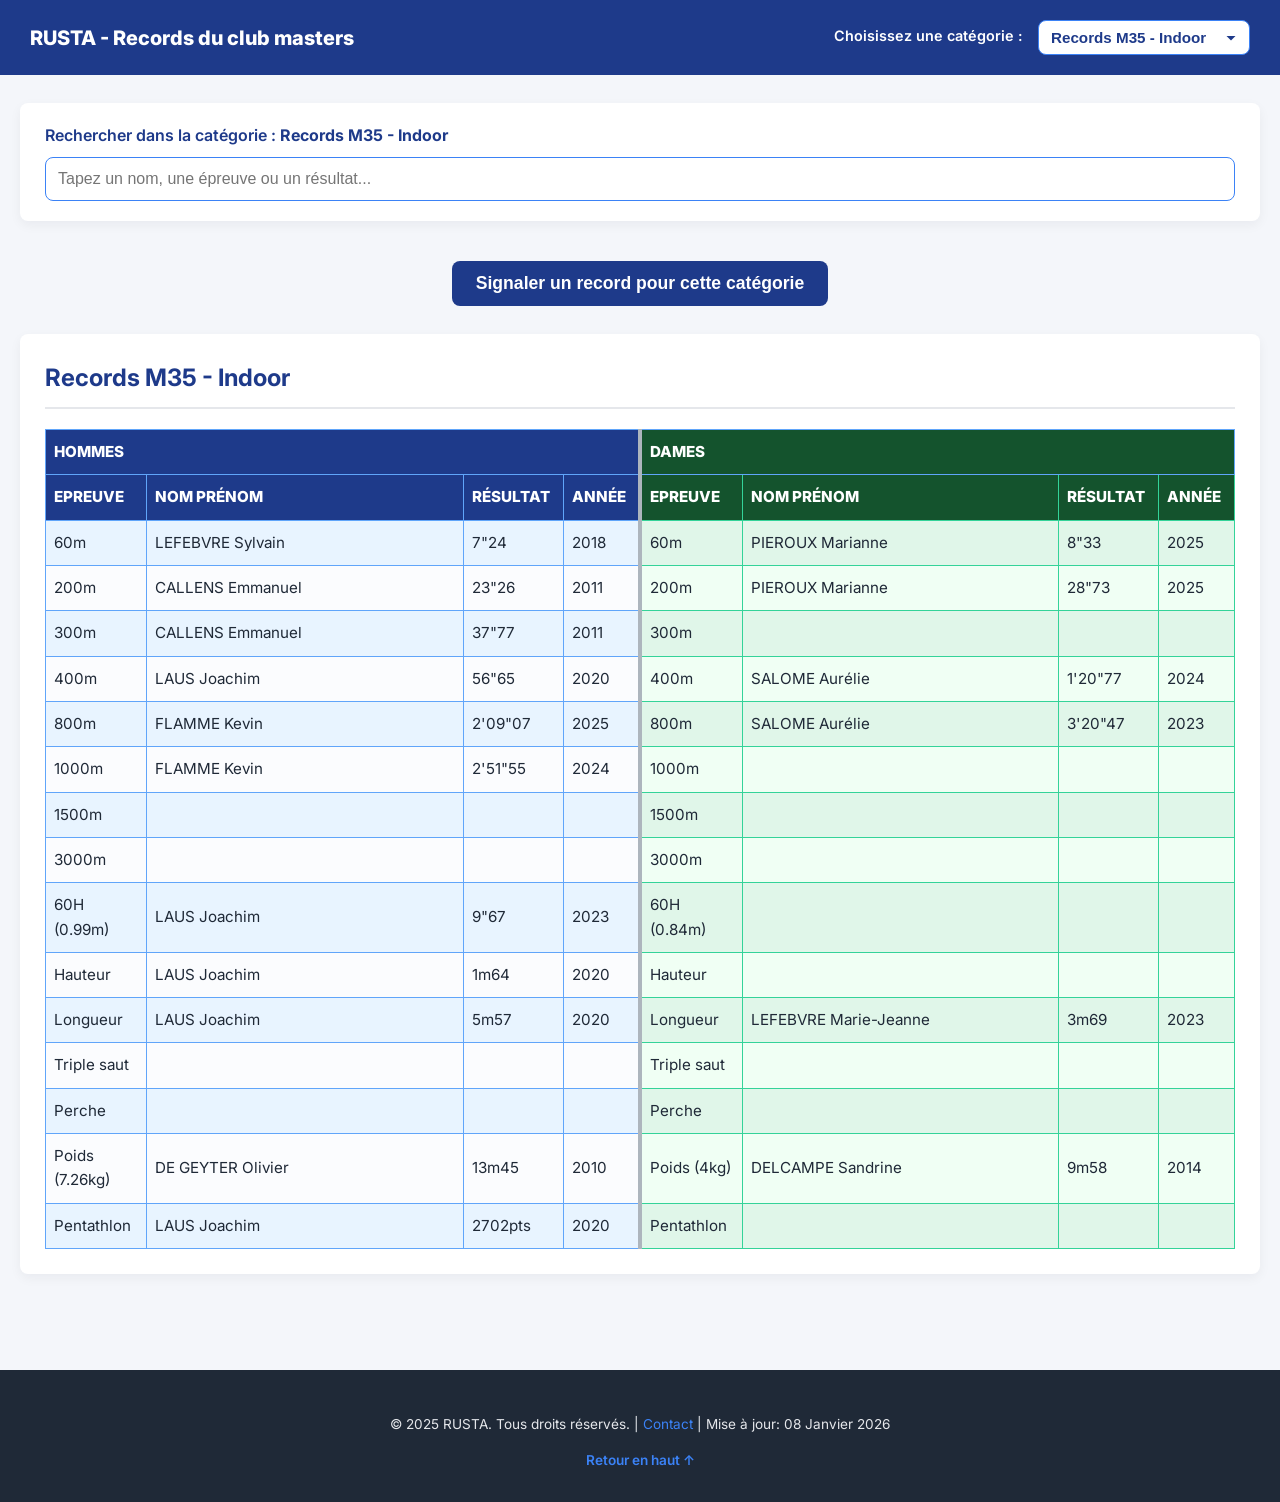
==== imasters.html @ 33493aea "Update footer date to January 8, 2026" ====
<!DOCTYPE html>
<html lang="fr">

<head>
  <meta charset="utf-8" />
  <meta content="width=device-width,initial-scale=1" name="viewport" />
  <meta name="robots" content="noindex">
  <title>
    RUSTA - Records du club
  </title>
  <link href="https://fonts.googleapis.com/css2?family=Inter:wght@400;600;800&amp;display=swap" rel="stylesheet" />
  <link href="records.css" rel="stylesheet" />
</head>

<body id="top">
  <header>
    <div class="title">
      RUSTA - Records du club masters
    </div>

    <nav>
      <label for="category-select">
        Choisissez une catégorie :
      </label>
      <select id="category-select" name="category">
        <option value="#M35_indoor">
          Records M35 - Indoor
        </option>
        <option value="#M35_outdoor">
          Records M35 - Outdoor
        </option>
        <option value="#M40_indoor">
          Records M40 - Indoor
        </option>
        <option value="#M40_outdoor">
          Records M40 - Outdoor
        </option>
        <option value="#M45_indoor">
          Records M45 - Indoor
        </option>
        <option value="#M45_outdoor">
          Records M45 - Outdoor
        </option>
        <option value="#M50_indoor">
          Records M50 - Indoor
        </option>
        <option value="#M50_outdoor">
          Records M50 - Outdoor
        </option>
        <option value="#M55_indoor">
          Records M55 - Indoor
        </option>
        <option value="#M55_outdoor">
          Records M55 - Outdoor
        </option>
        <option value="#M60_indoor">
          Records M60 - Indoor
        </option>
        <option value="#M60_outdoor">
          Records M60 - Outdoor
        </option>
        <option value="#M65_indoor">
          Records M65 - Indoor
        </option>
        <option value="#M65_outdoor">
          Records M65 - Outdoor
        </option>
        <option value="#M70_indoor">
          Records M70 - Indoor
        </option>
        <option value="#M70_outdoor">
          Records M70 - Outdoor
        </option>
        <option value="#M75_indoor">
          Records M75 - Indoor
        </option>
        <option value="#M75_outdoor">
          Records M75 - Outdoor
        </option>
      </select>
    </nav>
  </header>

  <main id="content">
    <div class="search-container">
      <label for="search-input">
        Rechercher dans la catégorie : <span id="current-category-name"></span>
      </label>
      <div class="search-input-wrapper">
        <input class="input" id="search-input" placeholder="Tapez un nom, une épreuve ou un résultat..." type="text" />
        <button class="clear-search-button" id="clear-search-button" type="button" aria-label="Effacer la recherche"
          style="display: none;">
          &times;
        </button>
      </div>
    </div>

    <div class="report-button-container">
      <button class="form-button" id="btn-report-global" type="button">
        Signaler un record pour cette catégorie
      </button>
    </div>

    <section aria-labelledby="M35_indoor_title" id="M35_indoor" class="active-section">
      <h2 id="M35_indoor_title">
        Records M35 - Indoor
      </h2>
      <table aria-describedby="desc-M35_indoor">
        <caption id="desc-M35_indoor" style="display:none">
          Tableau des records M35 indoor
        </caption>
        <colgroup>
          <col style="width:8%" />
          <col style="width:25%" />
          <col style="width:6%" />
          <col style="width:6%" />
          <col style="width:8%" />
          <col style="width:25%" />
          <col style="width:6%" />
          <col style="width:6%" />
        </colgroup>
        <thead>
          <tr>
            <th colspan="4" scope="col">Hommes</th>
            <th colspan="4" scope="col">Dames</th>
          </tr>
          <tr>
            <th scope="col">Epreuve</th>
            <th scope="col">Nom Prénom</th>
            <th scope="col">Résultat</th>
            <th scope="col">Année</th>
            <th scope="col">Epreuve</th>
            <th scope="col">Nom Prénom</th>
            <th scope="col">Résultat</th>
            <th scope="col">Année</th>
          </tr>
        </thead>
        <tbody>
        </tbody>
      </table>
      <p class="empty-state" id="M35_indoor-empty-state" style="display:none;">
        ❌ Aucun record ne correspond à votre recherche dans cette catégorie.
      </p>
    </section>

    <section id="M35_outdoor">
      <h2 id="M35_outdoor_title">
        Records M35 - Outdoor
      </h2>
      <table>
        <colgroup>
         <col style="width:8%" />
          <col style="width:25%" />
          <col style="width:6%" />
          <col style="width:6%" />
          <col style="width:8%" />
          <col style="width:25%" />
          <col style="width:6%" />
          <col style="width:6%" />
        </colgroup>
        <thead>
          <tr>
            <th colspan="4" scope="col">Hommes</th>
            <th colspan="4" scope="col">Dames</th>
          </tr>
          <tr>
            <th scope="col">Epreuve</th>
            <th scope="col">Nom Prénom</th>
            <th scope="col">Résultat</th>
            <th scope="col">Année</th>
            <th scope="col">Epreuve</th>
            <th scope="col">Nom Prénom</th>
            <th scope="col">Résultat</th>
            <th scope="col">Année</th>
          </tr>
        </thead>
        <tbody></tbody>
      </table>
      <p class="empty-state" id="M35_outdoor-empty-state" style="display:none;">❌ Aucun record ne correspond à
        votre recherche dans cette catégorie.</p>
    </section>

    <section id="M40_indoor">
      <h2 id="M40_indoor_title">Records M40 - Indoor</h2>
      <table>
        <colgroup>
         <col style="width:8%" />
          <col style="width:25%" />
          <col style="width:6%" />
          <col style="width:6%" />
          <col style="width:8%" />
          <col style="width:25%" />
          <col style="width:6%" />
          <col style="width:6%" />
        </colgroup>
        <thead>
          <tr>
            <th colspan="4" scope="col">Hommes</th>
            <th colspan="4" scope="col">Dames</th>
          </tr>
          <tr>
            <th scope="col">Epreuve</th>
            <th scope="col">Nom Prénom</th>
            <th scope="col">Résultat</th>
            <th scope="col">Année</th>
            <th scope="col">Epreuve</th>
            <th scope="col">Nom Prénom</th>
            <th scope="col">Résultat</th>
            <th scope="col">Année</th>
          </tr>
        </thead>
        <tbody></tbody>
      </table>
      <p class="empty-state" id="M40_indoor-empty-state" style="display:none;">❌ Aucun record ne correspond à votre
        recherche dans cette catégorie.</p>
    </section>

    <section id="M40_outdoor">
      <h2 id="M40_outdoor_title">Records M40 - Outdoor</h2>
      <table>
        <colgroup>
       <col style="width:8%" />
          <col style="width:25%" />
          <col style="width:6%" />
          <col style="width:6%" />
          <col style="width:8%" />
          <col style="width:25%" />
          <col style="width:6%" />
          <col style="width:6%" />
        </colgroup>
        <thead>
          <tr>
            <th colspan="4" scope="col">Hommes</th>
            <th colspan="4" scope="col">Dames</th>
          </tr>
          <tr>
            <th scope="col">Epreuve</th>
            <th scope="col">Nom Prénom</th>
            <th scope="col">Résultat</th>
            <th scope="col">Année</th>
            <th scope="col">Epreuve</th>
            <th scope="col">Nom Prénom</th>
            <th scope="col">Résultat</th>
            <th scope="col">Année</th>
          </tr>
        </thead>
        <tbody></tbody>
      </table>
      <p class="empty-state" id="M40_outdoor-empty-state" style="display:none;">❌ Aucun record ne correspond à
        votre recherche dans cette catégorie.</p>
    </section>

    <section id="M45_indoor">
      <h2 id="M45_indoor_title">Records M45 - Indoor</h2>
      <table>
        <colgroup>
         <col style="width:8%" />
          <col style="width:25%" />
          <col style="width:6%" />
          <col style="width:6%" />
          <col style="width:8%" />
          <col style="width:25%" />
          <col style="width:6%" />
          <col style="width:6%" />
        </colgroup>
        <thead>
          <tr>
            <th colspan="4" scope="col">Hommes</th>
            <th colspan="4" scope="col">Dames</th>
          </tr>
          <tr>
            <th scope="col">Epreuve</th>
            <th scope="col">Nom Prénom</th>
            <th scope="col">Résultat</th>
            <th scope="col">Année</th>
            <th scope="col">Epreuve</th>
            <th scope="col">Nom Prénom</th>
            <th scope="col">Résultat</th>
            <th scope="col">Année</th>
          </tr>
        </thead>
        <tbody></tbody>
      </table>
      <p class="empty-state" id="M45_indoor-empty-state" style="display:none;">❌ Aucun record ne correspond à votre
        recherche dans cette catégorie.</p>
    </section>

    <section id="M45_outdoor">
      <h2 id="M45_outdoor_title">Records M45 - Outdoor</h2>
      <table>
        <colgroup>
         <col style="width:8%" />
          <col style="width:25%" />
          <col style="width:6%" />
          <col style="width:6%" />
          <col style="width:8%" />
          <col style="width:25%" />
          <col style="width:6%" />
          <col style="width:6%" />
        </colgroup>
        <thead>
          <tr>
            <th colspan="4" scope="col">Hommes</th>
            <th colspan="4" scope="col">Dames</th>
          </tr>
          <tr>
            <th scope="col">Epreuve</th>
            <th scope="col">Nom Prénom</th>
            <th scope="col">Résultat</th>
            <th scope="col">Année</th>
            <th scope="col">Epreuve</th>
            <th scope="col">Nom Prénom</th>
            <th scope="col">Résultat</th>
            <th scope="col">Année</th>
          </tr>
        </thead>
        <tbody></tbody>
      </table>
      <p class="empty-state" id="M45_outdoor-empty-state" style="display:none;">❌ Aucun record ne correspond à votre
        recherche dans cette catégorie.</p>
    </section>

    <section id="M50_indoor">
      <h2 id="M50_indoor_title">Records M50 - Indoor</h2>
      <table>
        <colgroup>
         <col style="width:8%" />
          <col style="width:25%" />
          <col style="width:6%" />
          <col style="width:6%" />
          <col style="width:8%" />
          <col style="width:25%" />
          <col style="width:6%" />
          <col style="width:6%" />
        </colgroup>
        <thead>
          <tr>
            <th colspan="4" scope="col">Hommes</th>
            <th colspan="4" scope="col">Dames</th>
          </tr>
          <tr>
            <th scope="col">Epreuve</th>
            <th scope="col">Nom Prénom</th>
            <th scope="col">Résultat</th>
            <th scope="col">Année</th>
            <th scope="col">Epreuve</th>
            <th scope="col">Nom Prénom</th>
            <th scope="col">Résultat</th>
            <th scope="col">Année</th>
          </tr>
        </thead>
        <tbody></tbody>
      </table>
      <p class="empty-state" id="M50_indoor-empty-state" style="display:none;">❌ Aucun record ne correspond à votre
        recherche dans cette catégorie.</p>
    </section>

    <section id="M50_outdoor">
      <h2 id="M50_outdoor_title">Records M50 - Outdoor</h2>
      <table>
        <colgroup>
        <col style="width:8%" />
          <col style="width:25%" />
          <col style="width:6%" />
          <col style="width:6%" />
          <col style="width:8%" />
          <col style="width:25%" />
          <col style="width:6%" />
          <col style="width:6%" />
        </colgroup>
        <thead>
          <tr>
            <th colspan="4" scope="col">Hommes</th>
            <th colspan="4" scope="col">Dames</th>
          </tr>
          <tr>
            <th scope="col">Epreuve</th>
            <th scope="col">Nom Prénom</th>
            <th scope="col">Résultat</th>
            <th scope="col">Année</th>
            <th scope="col">Epreuve</th>
            <th scope="col">Nom Prénom</th>
            <th scope="col">Résultat</th>
            <th scope="col">Année</th>
          </tr>
        </thead>
        <tbody></tbody>
      </table>
      <p class="empty-state" id="M50_outdoor-empty-state" style="display:none;">❌ Aucun record ne correspond à votre
        recherche dans cette catégorie.</p>
    </section>

    <section id="M55_indoor">
      <h2 id="M55_indoor_title">Records M55 - Indoor</h2>
      <table>
        <colgroup>
         <col style="width:8%" />
          <col style="width:25%" />
          <col style="width:6%" />
          <col style="width:6%" />
          <col style="width:8%" />
          <col style="width:25%" />
          <col style="width:6%" />
          <col style="width:6%" />
        </colgroup>
        <thead>
          <tr>
            <th colspan="4" scope="col">Hommes</th>
            <th colspan="4" scope="col">Dames</th>
          </tr>
          <tr>
           <th scope="col">Epreuve</th>
            <th scope="col">Nom Prénom</th>
            <th scope="col">Résultat</th>
            <th scope="col">Année</th>
            <th scope="col">Epreuve</th>
            <th scope="col">Nom Prénom</th>
            <th scope="col">Résultat</th>
            <th scope="col">Année</th>
          </tr>
        </thead>
        <tbody></tbody>
      </table>
      <p class="empty-state" id="M55_indoor-empty-state" style="display:none;">❌ Aucun record ne correspond à
        votre recherche dans cette catégorie.</p>
    </section>

    <section id="M55_outdoor">
      <h2 id="M55_outdoor_title">Records M55 - Outdoor</h2>
      <table>
        <colgroup>
         <col style="width:8%" />
          <col style="width:25%" />
          <col style="width:6%" />
          <col style="width:6%" />
          <col style="width:8%" />
          <col style="width:25%" />
          <col style="width:6%" />
          <col style="width:6%" />
        </colgroup>
        <thead>
          <tr>
            <th colspan="4" scope="col">Hommes</th>
            <th colspan="4" scope="col">Dames</th>
          </tr>
          <tr>
            <th scope="col">Epreuve</th>
            <th scope="col">Nom Prénom</th>
            <th scope="col">Résultat</th>
            <th scope="col">Année</th>
            <th scope="col">Epreuve</th>
            <th scope="col">Nom Prénom</th>
            <th scope="col">Résultat</th>
            <th scope="col">Année</th>
          </tr>
        </thead>
        <tbody></tbody>
      </table>
      <p class="empty-state" id="M55_outdoor-empty-state" style="display:none;">❌ Aucun record ne correspond à
        votre recherche dans cette catégorie.</p>
    </section>

    <section id="M60_indoor">
      <h2 id="M60_indoor_title">Records M60 - Indoor</h2>
      <table>
        <colgroup>
         <col style="width:8%" />
          <col style="width:25%" />
          <col style="width:6%" />
          <col style="width:6%" />
          <col style="width:8%" />
          <col style="width:25%" />
          <col style="width:6%" />
          <col style="width:6%" />
        </colgroup>
        <thead>
          <tr>
            <th colspan="4" scope="col">Hommes</th>
            <th colspan="4" scope="col">Dames</th>
          </tr>
          <tr>
            <th scope="col">Epreuve</th>
            <th scope="col">Nom Prénom</th>
            <th scope="col">Résultat</th>
            <th scope="col">Année</th>
            <th scope="col">Epreuve</th>
            <th scope="col">Nom Prénom</th>
            <th scope="col">Résultat</th>
            <th scope="col">Année</th>
          </tr>
        </thead>
        <tbody></tbody>
      </table>
      <p class="empty-state" id="M60_indoor-empty-state" style="display:none;">❌ Aucun record ne correspond à votre
        recherche dans cette catégorie.</p>
    </section>

    <section id="M60_outdoor">
      <h2 id="M60_outdoor_title">Records M60 - Outdoor</h2>
      <table>
        <colgroup>
        <col style="width:8%" />
          <col style="width:25%" />
          <col style="width:6%" />
          <col style="width:6%" />
          <col style="width:8%" />
          <col style="width:25%" />
          <col style="width:6%" />
          <col style="width:6%" />
        </colgroup>
        <thead>
          <tr>
            <th colspan="4" scope="col">Hommes</th>
            <th colspan="4" scope="col">Dames</th>
          </tr>
          <tr>
            <th scope="col">Epreuve</th>
            <th scope="col">Nom Prénom</th>
            <th scope="col">Résultat</th>
            <th scope="col">Année</th>
            <th scope="col">Epreuve</th>
            <th scope="col">Nom Prénom</th>
            <th scope="col">Résultat</th>
            <th scope="col">Année</th>
          </tr>
        </thead>
        <tbody></tbody>
      </table>
      <p class="empty-state" id="M60_outdoor-empty-state" style="display:none;">❌ Aucun record ne correspond à votre
        recherche dans cette catégorie.</p>
    </section>

    <section id="M65_indoor">
      <h2 id="M65_indoor_title">Records M65 - Indoor</h2>
      <table>
        <colgroup>
         <col style="width:8%" />
          <col style="width:25%" />
          <col style="width:6%" />
          <col style="width:6%" />
          <col style="width:8%" />
          <col style="width:25%" />
          <col style="width:6%" />
          <col style="width:6%" />
        </colgroup>
        <thead>
          <tr>
            <th colspan="4" scope="col">Hommes</th>
            <th colspan="4" scope="col">Dames</th>
          </tr>
          <tr>
         <th scope="col">Epreuve</th>
            <th scope="col">Nom Prénom</th>
            <th scope="col">Résultat</th>
            <th scope="col">Année</th>
            <th scope="col">Epreuve</th>
            <th scope="col">Nom Prénom</th>
            <th scope="col">Résultat</th>
            <th scope="col">Année</th>
          </tr>
        </thead>
        <tbody></tbody>
      </table>
      <p class="empty-state" id="M65_indoor-empty-state" style="display:none;">❌ Aucun record ne correspond à votre
        recherche dans cette catégorie.</p>
    </section>

    <section id="M65_outdoor">
      <h2 id="M65_outdoor_title">Records M65 - Outdoor</h2>
      <table>
        <colgroup>
        <col style="width:8%" />
          <col style="width:25%" />
          <col style="width:6%" />
          <col style="width:6%" />
          <col style="width:8%" />
          <col style="width:25%" />
          <col style="width:6%" />
          <col style="width:6%" />
        </colgroup>
        <thead>
          <tr>
            <th colspan="4" scope="col">Hommes</th>
            <th colspan="4" scope="col">Dames</th>
          </tr>
          <tr>
            <th scope="col">Epreuve</th>
            <th scope="col">Nom Prénom</th>
            <th scope="col">Résultat</th>
            <th scope="col">Année</th>
            <th scope="col">Epreuve</th>
            <th scope="col">Nom Prénom</th>
            <th scope="col">Résultat</th>
            <th scope="col">Année</th>
          </tr>
        </thead>
        <tbody></tbody>
      </table>
      <p class="empty-state" id="M65_outdoor-empty-state" style="display:none;">❌ Aucun record ne correspond à votre
        recherche dans cette catégorie.</p>
    </section>

    <section id="M70_indoor">
      <h2 id="M70_indoor_title">Records M70 - Indoor</h2>
      <table>
        <colgroup>
         <col style="width:8%" />
          <col style="width:25%" />
          <col style="width:6%" />
          <col style="width:6%" />
          <col style="width:8%" />
          <col style="width:25%" />
          <col style="width:6%" />
          <col style="width:6%" />
        </colgroup>
        <thead>
          <tr>
            <th colspan="4" scope="col">Hommes</th>
            <th colspan="4" scope="col">Dames</th>
          </tr>
          <tr>
            <th scope="col">Epreuve</th>
            <th scope="col">Nom Prénom</th>
            <th scope="col">Résultat</th>
            <th scope="col">Année</th>
            <th scope="col">Epreuve</th>
            <th scope="col">Nom Prénom</th>
            <th scope="col">Résultat</th>
            <th scope="col">Année</th>
          </tr>
        </thead>
        <tbody></tbody>
      </table>
      <p class="empty-state" id="M70_indoor-empty-state" style="display:none;">❌ Aucun record ne correspond à votre
        recherche dans cette catégorie.</p>
    </section>

    <section id="M70_outdoor">
      <h2 id="M70_outdoor_title">Records M70 - Outdoor</h2>
      <table>
        <colgroup>
        <col style="width:8%" />
          <col style="width:25%" />
          <col style="width:6%" />
          <col style="width:6%" />
          <col style="width:8%" />
          <col style="width:25%" />
          <col style="width:6%" />
          <col style="width:6%" />
        </colgroup>
        <thead>
          <tr>
            <th colspan="4" scope="col">Hommes</th>
            <th colspan="4" scope="col">Dames</th>
          </tr>
          <tr>
           <th scope="col">Epreuve</th>
            <th scope="col">Nom Prénom</th>
            <th scope="col">Résultat</th>
            <th scope="col">Année</th>
            <th scope="col">Epreuve</th>
            <th scope="col">Nom Prénom</th>
            <th scope="col">Résultat</th>
            <th scope="col">Année</th>
          </tr>
        </thead>
        <tbody></tbody>
      </table>
      <p class="empty-state" id="M70_outdoor-empty-state" style="display:none;">❌ Aucun record ne correspond à votre
        recherche dans cette catégorie.</p>
    </section>

   <section id="M75_indoor">
      <h2 id="M75_indoor_title">Records M75 - Indoor</h2>
      <table>
        <colgroup>
         <col style="width:8%" />
          <col style="width:25%" />
          <col style="width:6%" />
          <col style="width:6%" />
          <col style="width:8%" />
          <col style="width:25%" />
          <col style="width:6%" />
          <col style="width:6%" />
        </colgroup>
        <thead>
          <tr>
            <th colspan="4" scope="col">Hommes</th>
            <th colspan="4" scope="col">Dames</th>
          </tr>
          <tr>
            <th scope="col">Epreuve</th>
            <th scope="col">Nom Prénom</th>
            <th scope="col">Résultat</th>
            <th scope="col">Année</th>
            <th scope="col">Epreuve</th>
            <th scope="col">Nom Prénom</th>
            <th scope="col">Résultat</th>
            <th scope="col">Année</th>
          </tr>
        </thead>
        <tbody></tbody>
      </table>
      <p class="empty-state" id="M75_indoor-empty-state" style="display:none;">❌ Aucun record ne correspond à votre
        recherche dans cette catégorie.</p>
    </section>

    <section id="M75_outdoor">
      <h2 id="M75_outdoor_title">Records M75 - Outdoor</h2>
      <table>
        <colgroup>
        <col style="width:8%" />
          <col style="width:25%" />
          <col style="width:6%" />
          <col style="width:6%" />
          <col style="width:8%" />
          <col style="width:25%" />
          <col style="width:6%" />
          <col style="width:6%" />
        </colgroup>
        <thead>
          <tr>
            <th colspan="4" scope="col">Hommes</th>
            <th colspan="4" scope="col">Dames</th>
          </tr>
          <tr>
           <th scope="col">Epreuve</th>
            <th scope="col">Nom Prénom</th>
            <th scope="col">Résultat</th>
            <th scope="col">Année</th>
            <th scope="col">Epreuve</th>
            <th scope="col">Nom Prénom</th>
            <th scope="col">Résultat</th>
            <th scope="col">Année</th>
          </tr>
        </thead>
        <tbody></tbody>
      </table>
      <p class="empty-state" id="M75_outdoor-empty-state" style="display:none;">❌ Aucun record ne correspond à votre
        recherche dans cette catégorie.</p>
    </section>
  
  </main>

  <footer>
    <p>
      &copy; 2025 RUSTA. Tous droits r&eacute;serv&eacute;s.
      |
      <a href="mailto:laurentduthoo@gmail.com">Contact</a>
      | Mise à jour: 08 Janvier 2026
    </p>
    <a class="back-to-top" href="#top">Retour en haut &uarr;</a>
  </footer>

  <div aria-hidden="true" class="modal-backdrop" id="modal-root">
    <div aria-labelledby="modal-title" aria-modal="true" class="modal" role="dialog">
      <h3 id="modal-title">
        Signaler un record
      </h3>

      <div class="success-message" style="display: none;">
        <h4>✅ Envoi du record initié !</h4>
        <p>Veuillez finaliser l'envoi en cliquant sur **"Envoyer"** dans la nouvelle fenêtre de votre logiciel de
          messagerie (Outlook, Gmail, Mail, etc.).</p>
        <p>Merci pour votre contribution !</p>
        <div class="modal-actions">
          <button class="form-button" id="btn-success-close" type="button">Fermer</button>
        </div>
      </div>

      <form id="report-form">
        <input id="form-category" name="category" type="hidden" value="" />
        <div class="form-row">
          <div class="col">
            <label for="type">
              Indoor/Outdoor
            </label>
            <select class="input" id="type" name="type">
              <option value="indoor">
                Indoor
              </option>
              <option value="outdoor">
                Outdoor
              </option>
            </select>
          </div>
          <div class="col">
            <label for="gender">
              Hommes/Dames
            </label>
            <select class="input" id="gender" name="gender">
              <option value="Hommes">
                Hommes
              </option>
              <option value="Dames">
                Dames
              </option>
            </select>
          </div>
        </div>
        <div>
          <label for="epreuve">
            Epreuve
          </label>
          <input class="input" id="epreuve" name="epreuve" required="" />
        </div>
        <div class="form-row">
          <div class="col">
            <label for="nom">
              Nom Prénom
            </label>
            <input class="input" id="nom" name="nom" required="" />
          </div>
          <div class="col">
            <label for="annee">
              Année de la perf.
            </label>
            <input class="input" id="annee" inputmode="numeric" name="annee" pattern="\d{4}" placeholder="YYYY" required=""/>
          </div>
        </div>
        <div class="form-row">
          <div class="col">
            <label for="resultat">
              Résultat
            </label>
            <input class="input" id="resultat" name="resultat" required="" />
          </div>
          <div class="col">
            <label for="lieu">
              Lieu
            </label>
            <input class="input" id="lieu" name="lieu" required=""/>
          </div>
        </div>
        <div>
          <label for="comment">
            Commentaire (optionnel)
          </label>
          <textarea id="comment" name="comment"></textarea>
        </div>
        <div class="modal-actions">
          <button class="form-button" id="btn-cancel" type="button">
            Annuler
          </button>
          <button class="form-button" type="submit">
            Envoyer par email
          </button>
        </div>
      </form>
    </div>
  </div>

  <script>
    // 1. Logique de chargement des données (inchangée)
    async function loadRecords() {
      try {
        const res = await fetch('recordsmasters.json');
        const data = await res.json();
        Object.keys(data).forEach(key => {
          const tbody = document.querySelector(`#${key} tbody`);
          if (!tbody) return;
          const hommes = data[key].hommes || [];
          const dames = data[key].dames || [];
          const max = Math.max(hommes.length, dames.length);
          let rows = '';
          for (let i = 0; i < max; i++) {
            const g = hommes[i] || { epreuve: '', nom: '', resultat: '', annee: '' };
            const f = dames[i] || { epreuve: '', nom: '', resultat: '', annee: '' };
            rows += `<tr>
<td>${escapeHtml(g.epreuve)}</td><td>${escapeHtml(g.nom)}</td><td>${escapeHtml(g.resultat)}</td><td>${g.annee || ''}</td>
<td>${escapeHtml(f.epreuve)}</td><td>${escapeHtml(f.nom)}</td><td>${escapeHtml(f.resultat)}</td><td>${f.annee || ''}</td>
</tr>`;
          }
          tbody.innerHTML = rows;
        });
        filterRecords();

      } catch (e) {
        console.error('Erreur lors du chargement des données', e);
        const mainContent = document.getElementById('content');
        if (mainContent) {
          mainContent.innerHTML = '<p class="empty-state">⚠️ Impossible de charger les données des records. Veuillez vérifier le fichier records.json.</p>';
        }
      }
    }

    function escapeHtml(str) {
      if (!str) return '';
      return String(str).replace(/[&<>"']/g, s => ({
        '&': '&amp;', '<': '&lt;', '>': '&gt;', '"': '&quot;', "'": '&#39;'
      }[s]));
    }


    // 2. Logique de Recherche, Filtrage et Surlignage (inchangée)
    const searchInput = document.getElementById('search-input');
    const clearSearchBtn = document.getElementById('clear-search-button');

    /** Fonction utilitaire pour surligner le texte correspondant à la recherche. */
    function highlightText(text, query) {
      if (!query) {
        return text;
      }
      // Utilise une expression régulière pour trouver toutes les occurrences (globale: g) et ignorer la casse (i)
      const regex = new RegExp(`(${query})`, 'gi');
      // Remplace la correspondance par le même texte enveloppé dans un span.highlight
      return text.replace(regex, '<span class="highlight">$1</span>');
    }

    function filterRecords() {
      const query = searchInput.value.toLowerCase().trim();
      const activeSection = document.querySelector('.active-section');
      if (!activeSection) return;

      const tbody = activeSection.querySelector('tbody');
      const emptyState = document.getElementById(activeSection.id + '-empty-state');
      if (!tbody || !emptyState) return;

      const rows = tbody.querySelectorAll('tr');
      let foundCount = 0;

      // Gérer l'affichage du bouton d'effacement
      if (query.length > 0) {
        clearSearchBtn.style.display = 'block';
      } else {
        clearSearchBtn.style.display = 'none';
      }

      rows.forEach(row => {
        // Étape 1 : Nettoyer d'abord les surlignages des cellules de la ligne
        row.querySelectorAll('td').forEach(cell => {
          // Rétablit le contenu textuel pur
          cell.innerHTML = cell.textContent;
        });

        // Étape 2 : Vérifier si la ligne correspond à la recherche
        const rowText = row.textContent.toLowerCase();

        if (query === '' || rowText.includes(query)) {
          row.style.display = '';
          foundCount++;

          // Étape 3 : Surlignage si une requête est présente
          if (query !== '') {
            row.querySelectorAll('td').forEach(cell => {
              const cellText = cell.textContent;
              if (cellText.toLowerCase().includes(query)) {
                // Applique le surlignage uniquement si la cellule contient le terme
                cell.innerHTML = highlightText(cellText, query);
              }
            });
          }
        } else {
          row.style.display = 'none';
        }
      });

      if (foundCount === 0 && rows.length > 0) {
        emptyState.style.display = 'block';
      } else {
        emptyState.style.display = 'none';
      }
    }

    searchInput.addEventListener('input', filterRecords);

    // Logique du bouton d'effacement
    clearSearchBtn.addEventListener('click', () => {
      searchInput.value = ''; // Vide le champ
      filterRecords();      // Relance le filtre (affiche tout et masque la croix)
      searchInput.focus();  // Replace le focus sur le champ de recherche
    });


    // 3. Logique de Navigation (inchangée)
    const categorySelect = document.getElementById('category-select');
    const currentCategoryNameSpan = document.getElementById('current-category-name');
    const headerElement = document.querySelector('header');
    const searchContainer = document.querySelector('.search-container');

    function updateSectionDisplay(targetAnchor) {
      const targetId = targetAnchor.replace('#', '');

      document.querySelectorAll('main section').forEach(section => {
        section.classList.remove('active-section');
      });

      const targetSection = document.getElementById(targetId);
      if (targetSection) {
        targetSection.classList.add('active-section');

        // Calculer la hauteur des éléments fixes (Header + Search Container + Nouveau bouton + marge)
        const globalReportBtn = document.getElementById('btn-report-global');
        const headerHeight = headerElement.offsetHeight;
        const searchHeight = searchContainer.offsetHeight;
        const buttonHeight = globalReportBtn.offsetHeight;

        const totalOffset = headerHeight + searchHeight + buttonHeight + 70;

        const scrollPosition = targetSection.offsetTop - totalOffset;

        window.scrollTo({
          top: scrollPosition,
          behavior: 'smooth'
        });


        // Mise à jour du nom de la catégorie dans le champ de recherche
        const selectedOption = categorySelect.querySelector(`option[value="${targetAnchor}"]`);
        if (selectedOption) {
          currentCategoryNameSpan.textContent = selectedOption.textContent;
        }

        // Réinitialise la recherche et applique le filtre à la nouvelle section
        searchInput.value = '';
        filterRecords();
      }
    }

    categorySelect.addEventListener('change', (e) => {
      updateSectionDisplay(e.target.value);
    });

    if (window.location.hash) {
      updateSectionDisplay(window.location.hash);
      categorySelect.value = window.location.hash;
    } else {
      updateSectionDisplay(categorySelect.value);
    }

    loadRecords();


    // 4. Logique de la modale et du feedback
    const modalRoot = document.getElementById('modal-root');
    const form = document.getElementById('report-form');
    const cancelBtn = document.getElementById('btn-cancel');
    const categoryInput = document.getElementById('form-category');
    const successMessage = document.querySelector('.success-message');
    const successCloseBtn = document.getElementById('btn-success-close');
    const globalReportBtn = document.getElementById('btn-report-global');

    /** Ferme la modale et réinitialise les états de formulaire/succès */
    function closeModal() {
      modalRoot.style.display = 'none';
      modalRoot.setAttribute('aria-hidden', 'true');
      form.reset();

      // Réinitialise l'affichage : montre le formulaire et cache le message de succès
      form.style.display = 'block';
      successMessage.style.display = 'none';
    }

    // Ouverture via le bouton global
    globalReportBtn.addEventListener('click', () => {
      const activeSection = document.querySelector('.active-section');
      if (!activeSection) return;

      const targetId = activeSection.id;

      categoryInput.value = targetId;

      // Préremplir le champ Indoor/Outdoor (basé sur l'ID de la section)
      document.getElementById('type').value = targetId.includes('_outdoor') ? 'outdoor' : 'indoor';

      modalRoot.style.display = 'flex';
      modalRoot.setAttribute('aria-hidden', 'false');
      document.getElementById('epreuve').focus();
    });

    cancelBtn.addEventListener('click', closeModal);
    successCloseBtn.addEventListener('click', closeModal);
    modalRoot.addEventListener('click', (e) => {
      if (e.target === modalRoot) closeModal();
    });
    document.addEventListener('keydown', (e) => {
      if (e.key === 'Escape') closeModal();
    });

    // Envoi du formulaire par mailto: (avec CC : secretariat.rusta@gmail.com)
    form.addEventListener('submit', (e) => {
      e.preventDefault();
      const formData = new FormData(form);
      const payload = Object.fromEntries(formData.entries());
      const to = 'laurentduthoo@gmail.com';
      const cc = 'secretariat.rusta@gmail.com'; 
      const subject = encodeURIComponent(`Signalement record - ${payload.category || 'unknown'}`);
      const bodyLines = [
        `Catégorie: ${payload.category || ''}`,
        `Type: ${payload.type || ''}`,
        `Genre: ${payload.gender || ''}`,
        `Épreuve: ${payload.epreuve || ''}`,
        `Nom Prénom: ${payload.nom || ''}`,
        `Résultat: ${payload.resultat || ''}`,
        `Lieu: ${payload.lieu || ''}`,
        `Année: ${payload.annee || ''}`,
        `Commentaire: ${payload.comment || ''}`,
        ``,
        `-- Envoyé depuis le site RUSTA --`
      ];
      const body = encodeURIComponent(bodyLines.join('\n'));

      const mailto = `mailto:${to}?cc=${cc}&subject=${subject}&body=${body}`;

      window.location.href = mailto;

      form.style.display = 'none';
      successMessage.style.display = 'block';
    });
  </script>
</body>

</html>
---- records.css ----
/* Variables de couleur globales améliorées pour la cohérence */
:root {
  /* Définition des couleurs principales */
  --primary: #1e3a8a;
  --primary-light: #3b82f6;
  --bg: #f4f6fa;
  --white: #fff;
  --text: #1f2937;
  --gray: #e5e7eb;
  --border-radius: 8px;
  /* Variable pour arrondir les coins */
  --shadow: 0 4px 12px rgba(16, 24, 40, 0.05);
  /* Ombre douce pour les sections */
  --separator-color: #adb5bd;
  /* Couleur de séparation des genres (Gris moyen) */

  /* NOUVELLES COULEURS POUR LA SECTION FILLES (Vert) */
  --girls-header-color: #14532d;
  /* Vert foncé pour le header */
  --girls-bg-color-odd: #e0f6e9;
  /* Vert clair moyen pour les lignes impaires */
  --girls-bg-color-even: #f0fff4;
  /* Vert très pâle pour les lignes paires */

  /* NOUVELLES COULEURS POUR LA SECTION GARÇONS (Bleu/Blanc) - Pour un effet zébré */
  --boys-bg-color-odd: #e8f4ff;
  /* Bleu très pâle pour les lignes impaires */
  --boys-bg-color-even: #fbfcfe;
  /* Bleu/Blanc encore plus clair pour les lignes paires */

  /* NOUVELLES COULEURS DE BORDURE */
  --boys-border-color: #60a5fa;
  /* Bleu clair pour les bordures Garçons */
  --girls-border-color: #34d399;
  /* Vert clair pour les bordures Filles */
}

* {
  box-sizing: border-box;
}

html {
  /* Assure un défilement doux (scroll-behavior: smooth) */
  scroll-behavior: smooth;
}

body {
  margin: 0;
  font-family: 'Inter', system-ui, -apple-system, "Segoe UI", Roboto, "Helvetica Neue", Arial;
  background: var(--bg);
  color: var(--text);
  line-height: 1.6;
  -webkit-font-smoothing: antialiased;
  -moz-osx-webkit-font-smoothing: grayscale;
}

header {
  /* Bande supérieure fixe avec le titre et le menu */
  background: var(--primary);
  color: var(--white);
  display: flex;
  justify-content: space-between;
  align-items: center;
  padding: 20px 30px;
  flex-wrap: wrap;
  position: sticky;
  top: 0;
  z-index: 30;
}

.title {
  font-size: 1.25rem;
  font-weight: 800;
}

/* ----------------------------------------------- */
/* Styles pour le menu déroulant de navigation */
/* ----------------------------------------------- */
nav {
  display: flex;
  align-items: center;
  gap: 15px;
}

nav label {
  font-weight: 600;
  white-space: nowrap;
}

#category-select {
  background: var(--white);
  color: var(--primary);
  border: 1px solid var(--primary-light);
  padding: 8px 12px;
  border-radius: var(--border-radius);
  font-weight: 600;
  cursor: pointer;
  font-size: 0.95rem;

  /* Styles pour personnaliser l'apparence par défaut */
  appearance: none;
  background-image: url("data:image/svg+xml;charset=UTF-8,%3Csvg xmlns='http://www.w3.org/2000/svg' width='20' height='20' viewBox='0 0 20 20'%3E%3Cpath fill='%231e3a8a' d='M5.5 8l4.5 4.5L14.5 8z'/%3E%3C/svg%3E");
  background-repeat: no-repeat;
  background-position: right 8px center;
  padding-right: 30px;
  transition: border-color 0.2s;
}

#category-select:hover {
  border-color: var(--primary);
}

/* MAIN part */

main {
  /* Zone principale centrée et maximisée */
  padding: 28px 20px;
  max-width: 1400px;
  margin: 0 auto;
}

/* ----------------------------------------------- */
/* Styles pour la recherche et l'état vide */
/* ----------------------------------------------- */
.search-container {
  background: var(--white);
  padding: 20px 25px;
  margin-bottom: 28px;
  border-radius: var(--border-radius);
  box-shadow: var(--shadow);
  max-width: 1400px;
  margin-left: auto;
  margin-right: auto;
}

.search-container label {
  margin-bottom: 8px;
  font-size: 1rem;
  color: var(--primary);
  display: block;
  /* S'assurer que le label prend sa propre ligne */
}

/* Style pour le nom de la catégorie dans le label de recherche */
#current-category-name {
  font-weight: 700;
}

/* Nouveau conteneur pour l'input et la croix */
.search-input-wrapper {
  position: relative;
  /* Point de référence pour positionner la croix */
  display: flex;
  align-items: center;
}

#search-input {
  /* Style du champ de recherche */
  width: 100%;
  padding: 12px;
  padding-right: 40px;
  /* Ajoute de l'espace pour le bouton d'effacement */
  border: 1px solid var(--primary-light);
  border-radius: var(--border-radius);
  font-size: 1rem;
  transition: border-color 0.2s;
}

#search-input:focus {
  border-color: var(--primary);
  outline: none;
  box-shadow: 0 0 0 2px rgba(30, 58, 138, 0.2);
}

/* Style de la croix d'effacement */
.clear-search-button {
  position: absolute;
  right: 5px;
  top: 50%;
  transform: translateY(-50%);

  /* Styles visuels du bouton */
  background: none;
  border: none;
  color: var(--primary);
  font-size: 1.5rem;
  /* Grosse croix */
  line-height: 1;
  cursor: pointer;
  padding: 5px 10px;
  opacity: 0.7;
  transition: opacity 0.2s;
}

.clear-search-button:hover {
  opacity: 1;
}

/* Styles pour le bouton de signalement global */
.report-button-container {
  text-align: center;
  /* Centre le bouton */
  margin-bottom: 28px;
  /* Ajoute de l'espace avant la première section */
}

#btn-report-global {
  /* Style du bouton "Signaler un record" (réutilise form-button) */
  font-size: 1.1rem;
  padding: 12px 24px;
}

/* Message d'état (aucun résultat, aucun record, etc.) */
.empty-state {
  text-align: center;
  padding: 20px;
  border: 1px dashed #f87171;
  /* Rouge pâle pour l'alerte de recherche */
  border-radius: var(--border-radius);
  color: #b91c1c;
  /* Rouge foncé */
  background-color: #fef2f2;
  font-weight: 600;
  margin-top: 20px;
}

/* ----------------------------------------------- */
/* Styles des SECTIONS */
/* ----------------------------------------------- */

section {
  /* Bloc de contenu pour chaque catégorie */
  background: var(--white);
  padding: 25px;
  margin-bottom: 28px;
  border-radius: var(--border-radius);
  box-shadow: var(--shadow);

  /* Masque par défaut et transition d'opacité (pour la navigation fluide en JS) */
  display: none;
  opacity: 0;
  transition: opacity 0.4s ease;
}

/* La classe ajoutée par JavaScript pour afficher la section courante */
.active-section {
  display: block;
  opacity: 1;
}

h2 {
  /* Style des titres de section */
  margin-top: 0;
  font-size: 1.5rem;
  color: var(--primary);
  border-bottom: 2px solid var(--gray);
  padding-bottom: 10px;
  margin-bottom: 20px;
}

/* ----------------------------------------------- */
/* Styles des TABLEAUX */
/* ----------------------------------------------- */

table {
  /* Table des records (garçons/filles) */
  width: 100%;
  border-collapse: collapse;
  margin-top: 12px;
  font-size: 0.9rem;
}

th,
td {
  border: 1px solid var(--gray);
  padding: 10px 8px;
  text-align: left;
  word-wrap: break-word;
  white-space: normal;
  font-size: 0.95rem;
}

/*
  NOTE: Nous définissons une bordure grise par défaut ci-dessus (var(--gray)).
  Les règles spécifiques ci-dessous vont écraser le 'border-color' pour donner l'effet bicolore.
*/

/* 1. Bordures Bleues pour les Garçons (Colonnes 1 à 4) */
th:nth-child(-n+4),
td:nth-child(-n+4) {
  border-color: var(--boys-border-color);
}

/* 2. Bordures Vertes pour les Filles (Colonnes 5 à 8) */
th:nth-child(n+5),
td:nth-child(n+5) {
  border-color: var(--girls-border-color);
}


th {
  /* Utilisation du primary foncé pour un contraste maximal sur l'en-tête (Garçons par défaut) */
  background-color: var(--primary);
  color: var(--white);
  font-weight: 800;
  font-size: 0.95rem;
  text-transform: uppercase;
}

/* COULEURS DU HEADER FILLES */

/* Header Filles (Ligne 1 - Cellule colspan="4") */
table thead tr:first-child th:nth-child(2) {
  background-color: var(--girls-header-color);
}

/* Header Filles (Ligne 2 - Colonnes 5 à 8) */
table thead tr:nth-child(2) th:nth-child(n+5) {
  background-color: var(--girls-header-color);
}

/* COULEURS DU CORPS DU TABLEAU (tbody) pour les rayures Garçons/Filles */

/* Rayures Lignes IMPAIRES Garçons (Colonnes 1 à 4) */
tbody tr:nth-child(odd) td:nth-child(-n+4) {
  background-color: var(--boys-bg-color-odd);
}

/* Rayures Lignes PAIRS Garçons (Colonnes 1 à 4) - Ajout explicite pour le bicolore */
tbody tr:nth-child(even) td:nth-child(-n+4) {
  background-color: var(--boys-bg-color-even);
}

/* Rayures Lignes PAIRS Filles (Colonnes 5 à 8) */
tbody tr:nth-child(even) td:nth-child(n+5) {
  background-color: var(--girls-bg-color-even);
}

/* Rayures Lignes IMPAIRES Filles (Colonnes 5 à 8) */
tbody tr:nth-child(odd) td:nth-child(n+5) {
  background-color: var(--girls-bg-color-odd);
}

/* RÈGLES DE SÉPARATION GRISÉE ET ÉPAISSE (Garçons/Filles) - Priorité sur la bordure bleue/verte */

/* Séparation dans la première ligne d'en-tête (entre Garçons et Filles) */
table thead tr:first-child th:first-child {
  border-right: 4px solid var(--separator-color);
}

/* Séparation dans la deuxième ligne d'en-tête (colonne Année Garçons) */
table thead tr:nth-child(2) th:nth-child(4) {
  border-right: 4px solid var(--separator-color);
}

/* Séparation dans le corps du tableau (colonne Année Garçons) */
tbody tr td:nth-child(4) {
  border-right: 4px solid var(--separator-color);
}


/* Style pour le surlignage des termes de recherche (BLEU CLAIR) */
.highlight {
  background-color: #cce5ff;
  /* Couleur bleu très pâle demandée */
  padding: 2px 0;
  border-radius: 3px;
}

.form-button {
  /* Style du bouton "Signaler un record" (classe générale) */
  margin-top: 12px;
  background: var(--primary);
  color: var(--white);
  border: none;
  padding: 10px 16px;
  font-weight: 700;
  border-radius: var(--border-radius);
  cursor: pointer;
  transition: transform 0.12s ease, box-shadow 0.12s ease;
  font-size: 0.95rem;
  line-height: 1.2;
  min-height: 40px; /* AJOUTÉ POUR CONSISTANCE */
}

.form-button:active {
  transform: translateY(1px);
}

/* ----------------------------------------------- */
/* Styles du FOOTER */
/* ----------------------------------------------- */

footer {
  background: var(--text);
  color: var(--gray);
  text-align: center;
  padding: 30px 20px;
  font-size: 0.85rem;
  margin-top: 40px;
}

footer a {
  color: var(--primary-light);
  text-decoration: none;
  transition: color 0.2s;
}

footer a:hover {
  color: var(--white);
}

.back-to-top {
  display: block;
  margin-top: 15px;
  font-weight: 600;
}

/* ----------------------------------------------- */
/* Styles de la MODALE et du FORMULAIRE */
/* ----------------------------------------------- */

.modal-backdrop {
  position: fixed;
  inset: 0;
  display: none;
  align-items: center;
  justify-content: center;
  background: rgba(2, 6, 23, 0.45);
  z-index: 200;
}

.modal {
  background: var(--white);
  padding: 25px;
  border-radius: var(--border-radius);
  width: 92%;
  max-width: 520px;
  box-shadow: 0 10px 30px rgba(2, 6, 23, 0.2);
}

.modal h3 {
  margin-top: 0;
  color: var(--primary);
}

label {
  display: block;
  font-weight: 600;
  margin-bottom: 4px;
  font-size: 0.9rem;
}

.form-row {
  display: flex;
  gap: 10px;
  margin-bottom: 15px;
}

.form-row .col {
  flex: 1;
}

.input,
textarea,
select {
  width: 100%;
  padding: 10px;
  border: 1px solid var(--gray);
  border-radius: 6px;
  font-size: 0.95rem;
}

textarea {
  min-height: 80px;
  resize: vertical;
}

.modal-actions {
  display: flex;
  gap: 10px;
  justify-content: flex-end;
  margin-top: 15px;
}

/* Styles pour le message de succès */
.success-message {
  text-align: center;
}

.success-message h4 {
  color: #16a34a;
  /* Vert succès */
  font-size: 1.5rem;
  margin-top: 0;
}

.success-message p {
  color: var(--text);
  line-height: 1.5;
}

/* ================================================= */
/* RÈGLES SPÉCIFIQUES POUR LES SMARTPHONES (< 768px) */
/* ================================================= */

@media (max-width: 768px) {

  header {
    /* L'en-tête devient une colonne sur mobile */
    flex-direction: column;
    align-items: flex-start;
    padding: 15px 20px;
  }

  .title {
    margin-bottom: 15px;
  }

  nav {
    /* La navigation prend toute la largeur */
    width: 100%;
    flex-direction: column;
    align-items: flex-start;
    gap: 8px;
  }

  #category-select {
    width: 100%;
    /* Le menu déroulant prend toute la largeur */
    padding: 10px 12px;
  }

  /* TABLEAU MOBILE : Défilement horizontal pour ne pas couper les colonnes */
  table {
    display: block;
    overflow-x: auto;
  }

  /* Ajout du fondu sur le côté droit pour indiquer le défilement */
  /* On utilise le max-width pour éviter d'appliquer cette règle sur les grands écrans */
  @media (max-width: 1400px) {
    main table {
      -webkit-mask-image: linear-gradient(to right, black 95%, transparent);
      mask-image: linear-gradient(to right, black 95%, transparent);
    }
  }

  /* Pour les cellules, nous permettons l'enveloppement du texte à nouveau */
  th,
  td {
    white-space: normal;
    min-width: 80px;
    /* Assure une largeur minimale pour les colonnes */
    padding: 8px;
    font-size: 0.8rem;
  }

  section {
    padding: 15px;
  }

  h2 {
    font-size: 1.2rem;
  }

  /* Formulaire modal sur mobile devient une colonne */
  .form-row {
    flex-direction: column;
  }

  /* Ajustement pour le bouton global sur mobile */
  #btn-report-global {
    width: 100%;
    font-size: 1rem;
    padding: 12px 10px;
  }

  /* ⬇️ CORRECTION POUR LE FORMULAIRE MODAL (RÉVISION) ⬇️ */

  /* 1. Aligne en haut et permet le défilement */
  .modal-backdrop {
    align-items: flex-start;
    /* Aligne le modal en haut de l'écran */
    padding-top: 10px;
    /* Réduit la marge en haut pour maximiser l'espace */
  }

  .modal {
    max-height: 98vh;
    /* Donne au modal une hauteur maximale de 98% pour laisser le strict minimum de bordures */
    padding: 15px;
    /* Réduit le padding interne du modal de 25px à 15px */
    overflow-y: auto;
    /* Assure que le contenu est défilable */
  }

  /* 2. Diminue la taille des éléments internes du formulaire */
  .modal h3 {
    font-size: 1.3rem;
  }

  .form-row {
    margin-bottom: 10px;
    /* Réduit la marge verticale entre les lignes de 15px à 10px */
    gap: 8px;
    /* Réduit l'espace entre les colonnes */
  }

  label {
    font-size: 0.85rem;
    /* Réduit la police des labels pour gagner de la hauteur */
  }

  .input,
  textarea,
  select {
    padding: 8px;
    /* Réduit le padding des champs de saisie de 10px à 8px */
    font-size: 0.9rem;
    /* Réduit la police des champs */
  }

  .modal-actions {
    margin-top: 10px;
    /* Réduit la marge au-dessus des boutons */
  }
}
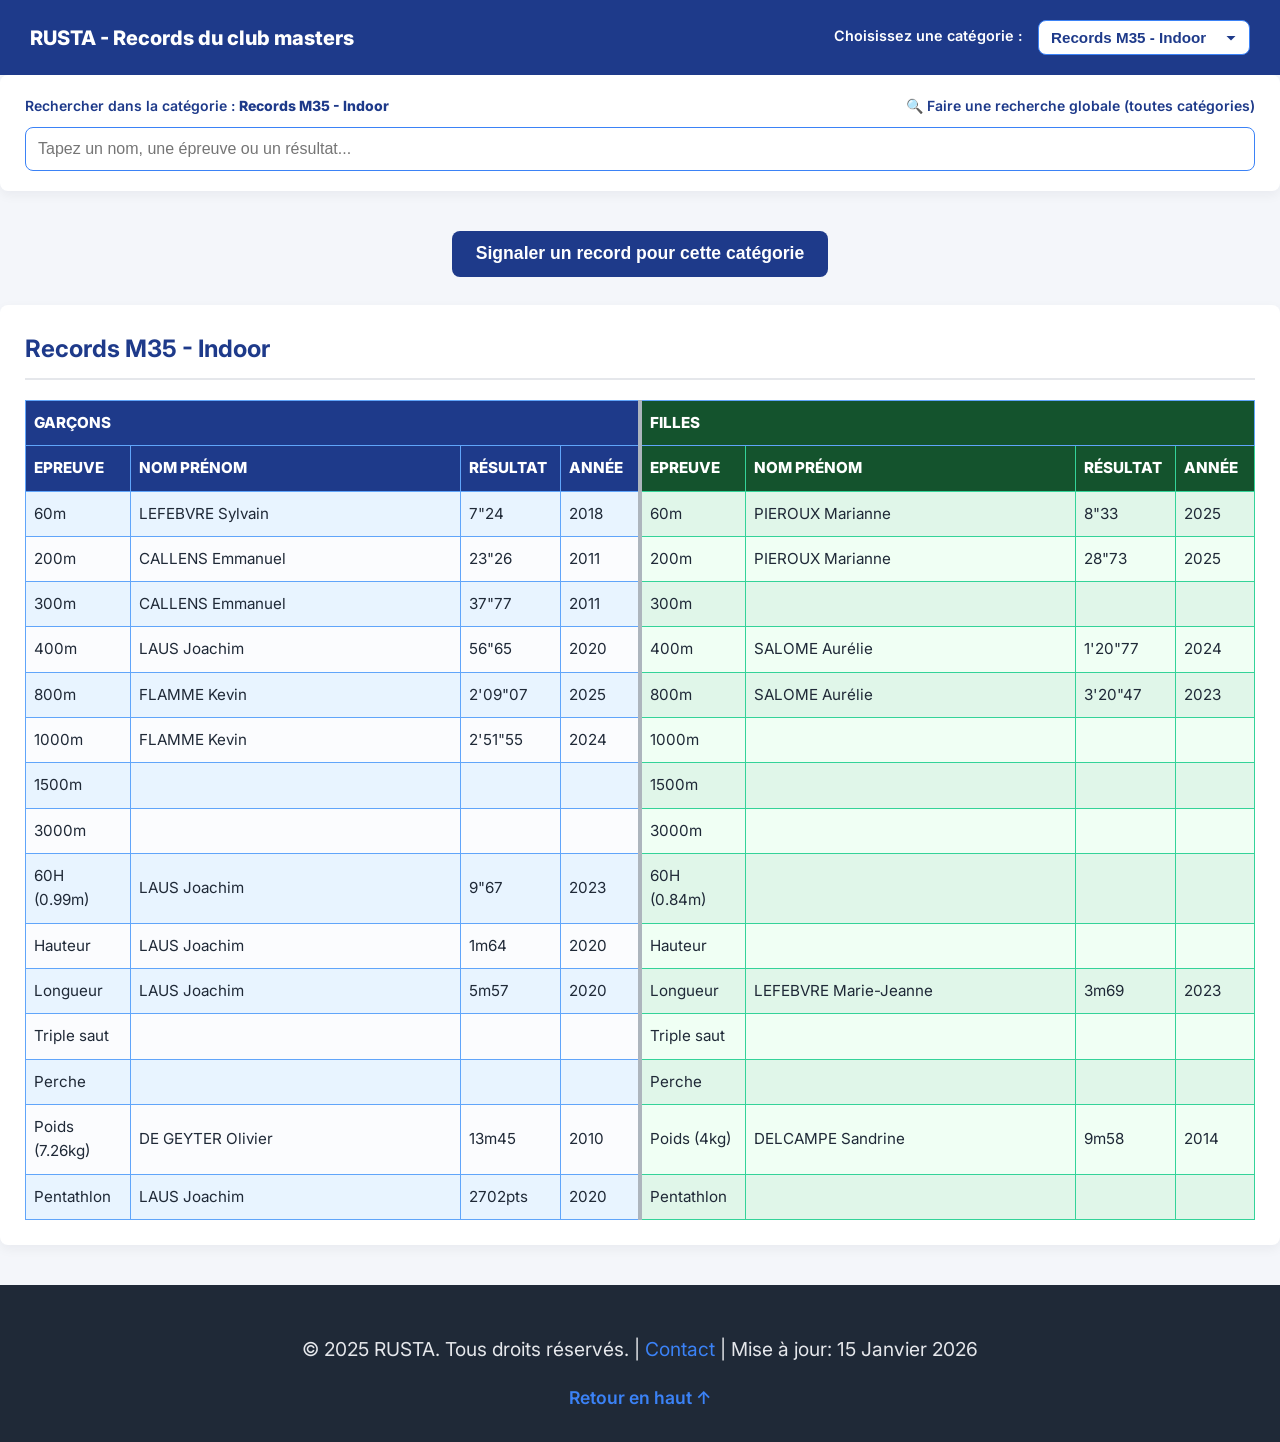
==== commit 918f049e: "Add files via upload" ====
--- a/imasters.html
+++ b/imasters.html
@@ -14,86 +14,50 @@
 
 <body id="top">
   <header>
-    <div class="title">
-      RUSTA - Records du club masters
-    </div>
-
+    <div class="title">RUSTA - Records du club masters</div>
     <nav>
-      <label for="category-select">
-        Choisissez une catégorie :
-      </label>
+      <label for="category-select">Choisissez une catégorie :</label>
       <select id="category-select" name="category">
-        <option value="#M35_indoor">
-          Records M35 - Indoor
-        </option>
-        <option value="#M35_outdoor">
-          Records M35 - Outdoor
-        </option>
-        <option value="#M40_indoor">
-          Records M40 - Indoor
-        </option>
-        <option value="#M40_outdoor">
-          Records M40 - Outdoor
-        </option>
-        <option value="#M45_indoor">
-          Records M45 - Indoor
-        </option>
-        <option value="#M45_outdoor">
-          Records M45 - Outdoor
-        </option>
-        <option value="#M50_indoor">
-          Records M50 - Indoor
-        </option>
-        <option value="#M50_outdoor">
-          Records M50 - Outdoor
-        </option>
-        <option value="#M55_indoor">
-          Records M55 - Indoor
-        </option>
-        <option value="#M55_outdoor">
-          Records M55 - Outdoor
-        </option>
-        <option value="#M60_indoor">
-          Records M60 - Indoor
-        </option>
-        <option value="#M60_outdoor">
-          Records M60 - Outdoor
-        </option>
-        <option value="#M65_indoor">
-          Records M65 - Indoor
-        </option>
-        <option value="#M65_outdoor">
-          Records M65 - Outdoor
-        </option>
-        <option value="#M70_indoor">
-          Records M70 - Indoor
-        </option>
-        <option value="#M70_outdoor">
-          Records M70 - Outdoor
-        </option>
-        <option value="#M75_indoor">
-          Records M75 - Indoor
-        </option>
-        <option value="#M75_outdoor">
-          Records M75 - Outdoor
-        </option>
+        <option value="#M35_indoor">Records M35 - Indoor</option>
+        <option value="#M35_outdoor">Records M35 - Outdoor</option>
+        <option value="#M40_indoor">Records M40 - Indoor</option>
+        <option value="#M40_outdoor">Records M40 - Outdoor</option>
+        <option value="#M45_indoor">Records M45 - Indoor</option>
+        <option value="#M45_outdoor">Records M45 - Outdoor</option>
+        <option value="#M50_indoor">Records M50 - Indoor</option>
+        <option value="#M50_outdoor">Records M50 - Outdoor</option>
+        <option value="#M55_indoor">Records M55 - Indoor</option>
+        <option value="#M55_outdoor">Records M55 - Outdoor</option>
+        <option value="#M60_indoor">Records M60 - Indoor</option>
+        <option value="#M60_outdoor">Records M60 - Outdoor</option>
+        <option value="#M65_indoor">Records M65 - Indoor</option>
+        <option value="#M65_outdoor">Records M65 - Outdoor</option>
+        <option value="#M70_indoor">Records M70 - Indoor</option>
+        <option value="#M70_outdoor">Records M70 - Outdoor</option>
+        <option value="#M75_indoor">Records M75 - Indoor</option>
+        <option value="#M75_outdoor">Records M75 - Outdoor</option>
       </select>
     </nav>
   </header>
 
-  <main id="content">
-    <div class="search-container">
-      <label for="search-input">
-        Rechercher dans la catégorie : <span id="current-category-name"></span>
-      </label>
-      <div class="search-input-wrapper">
-        <input class="input" id="search-input" placeholder="Tapez un nom, une épreuve ou un résultat..." type="text" />
-        <button class="clear-search-button" id="clear-search-button" type="button" aria-label="Effacer la recherche"
-          style="display: none;">
-          &times;
-        </button>
-      </div>
-    </div>
+ <div class="search-container">
+  <div class="search-header">
+    <label for="search-input" style="font-family: 'Inter', sans-serif; font-size: 14px; color: #1e3a8a; margin-bottom: 0;">
+      Rechercher dans la catégorie : <span id="current-category-name" style="font-weight: 800;"></span>
+    </label>
+
+    <a href="recherche.html" style="text-decoration: none; font-family: 'Inter', sans-serif; font-size: 14px; color: #1e3a8a; font-weight: 600;">
+      🔍 Faire une recherche globale (toutes catégories)
+    </a>
+  </div>
+
+  <div class="search-input-wrapper">
+    <input class="input" id="search-input" placeholder="Tapez un nom, une épreuve ou un résultat..." type="text" />
+    <button class="clear-search-button" id="clear-search-button" type="button" aria-label="Effacer la recherche" style="display: none;">
+      &times;
+    </button>
+  </div>
+</div>
 
     <div class="report-button-container">
       <button class="form-button" id="btn-report-global" type="button">
@@ -101,645 +65,27 @@
       </button>
     </div>
 
-    <section aria-labelledby="M35_indoor_title" id="M35_indoor" class="active-section">
-      <h2 id="M35_indoor_title">
-        Records M35 - Indoor
-      </h2>
-      <table aria-describedby="desc-M35_indoor">
-        <caption id="desc-M35_indoor" style="display:none">
-          Tableau des records M35 indoor
-        </caption>
+        <section id="main-records-section" class="active-section">
+      <h2 id="current-category-title">Chargement...</h2>
+      <table id="records-table">
         <colgroup>
-          <col style="width:8%" />
-          <col style="width:25%" />
-          <col style="width:6%" />
-          <col style="width:6%" />
-          <col style="width:8%" />
-          <col style="width:25%" />
-          <col style="width:6%" />
-          <col style="width:6%" />
+          <col style="width:8%" /><col style="width:25%" /><col style="width:6%" /><col style="width:6%" />
+          <col style="width:8%" /><col style="width:25%" /><col style="width:6%" /><col style="width:6%" />
         </colgroup>
         <thead>
           <tr>
-            <th colspan="4" scope="col">Hommes</th>
-            <th colspan="4" scope="col">Dames</th>
+            <th colspan="4" scope="col">Garçons</th>
+            <th colspan="4" scope="col">Filles</th>
           </tr>
           <tr>
-            <th scope="col">Epreuve</th>
-            <th scope="col">Nom Prénom</th>
-            <th scope="col">Résultat</th>
-            <th scope="col">Année</th>
-            <th scope="col">Epreuve</th>
-            <th scope="col">Nom Prénom</th>
-            <th scope="col">Résultat</th>
-            <th scope="col">Année</th>
+            <th scope="col">Epreuve</th><th scope="col">Nom Prénom</th><th scope="col">Résultat</th><th scope="col">Année</th>
+            <th scope="col">Epreuve</th><th scope="col">Nom Prénom</th><th scope="col">Résultat</th><th scope="col">Année</th>
           </tr>
         </thead>
-        <tbody>
-        </tbody>
+        <tbody id="records-tbody"></tbody>
       </table>
-      <p class="empty-state" id="M35_indoor-empty-state" style="display:none;">
-        ❌ Aucun record ne correspond à votre recherche dans cette catégorie.
-      </p>
+      <p class="empty-state" id="empty-state-msg" style="display:none;">❌ Aucun record ne correspond à votre recherche dans cette catégorie.</p>
     </section>
-
-    <section id="M35_outdoor">
-      <h2 id="M35_outdoor_title">
-        Records M35 - Outdoor
-      </h2>
-      <table>
-        <colgroup>
-         <col style="width:8%" />
-          <col style="width:25%" />
-          <col style="width:6%" />
-          <col style="width:6%" />
-          <col style="width:8%" />
-          <col style="width:25%" />
-          <col style="width:6%" />
-          <col style="width:6%" />
-        </colgroup>
-        <thead>
-          <tr>
-            <th colspan="4" scope="col">Hommes</th>
-            <th colspan="4" scope="col">Dames</th>
-          </tr>
-          <tr>
-            <th scope="col">Epreuve</th>
-            <th scope="col">Nom Prénom</th>
-            <th scope="col">Résultat</th>
-            <th scope="col">Année</th>
-            <th scope="col">Epreuve</th>
-            <th scope="col">Nom Prénom</th>
-            <th scope="col">Résultat</th>
-            <th scope="col">Année</th>
-          </tr>
-        </thead>
-        <tbody></tbody>
-      </table>
-      <p class="empty-state" id="M35_outdoor-empty-state" style="display:none;">❌ Aucun record ne correspond à
-        votre recherche dans cette catégorie.</p>
-    </section>
-
-    <section id="M40_indoor">
-      <h2 id="M40_indoor_title">Records M40 - Indoor</h2>
-      <table>
-        <colgroup>
-         <col style="width:8%" />
-          <col style="width:25%" />
-          <col style="width:6%" />
-          <col style="width:6%" />
-          <col style="width:8%" />
-          <col style="width:25%" />
-          <col style="width:6%" />
-          <col style="width:6%" />
-        </colgroup>
-        <thead>
-          <tr>
-            <th colspan="4" scope="col">Hommes</th>
-            <th colspan="4" scope="col">Dames</th>
-          </tr>
-          <tr>
-            <th scope="col">Epreuve</th>
-            <th scope="col">Nom Prénom</th>
-            <th scope="col">Résultat</th>
-            <th scope="col">Année</th>
-            <th scope="col">Epreuve</th>
-            <th scope="col">Nom Prénom</th>
-            <th scope="col">Résultat</th>
-            <th scope="col">Année</th>
-          </tr>
-        </thead>
-        <tbody></tbody>
-      </table>
-      <p class="empty-state" id="M40_indoor-empty-state" style="display:none;">❌ Aucun record ne correspond à votre
-        recherche dans cette catégorie.</p>
-    </section>
-
-    <section id="M40_outdoor">
-      <h2 id="M40_outdoor_title">Records M40 - Outdoor</h2>
-      <table>
-        <colgroup>
-       <col style="width:8%" />
-          <col style="width:25%" />
-          <col style="width:6%" />
-          <col style="width:6%" />
-          <col style="width:8%" />
-          <col style="width:25%" />
-          <col style="width:6%" />
-          <col style="width:6%" />
-        </colgroup>
-        <thead>
-          <tr>
-            <th colspan="4" scope="col">Hommes</th>
-            <th colspan="4" scope="col">Dames</th>
-          </tr>
-          <tr>
-            <th scope="col">Epreuve</th>
-            <th scope="col">Nom Prénom</th>
-            <th scope="col">Résultat</th>
-            <th scope="col">Année</th>
-            <th scope="col">Epreuve</th>
-            <th scope="col">Nom Prénom</th>
-            <th scope="col">Résultat</th>
-            <th scope="col">Année</th>
-          </tr>
-        </thead>
-        <tbody></tbody>
-      </table>
-      <p class="empty-state" id="M40_outdoor-empty-state" style="display:none;">❌ Aucun record ne correspond à
-        votre recherche dans cette catégorie.</p>
-    </section>
-
-    <section id="M45_indoor">
-      <h2 id="M45_indoor_title">Records M45 - Indoor</h2>
-      <table>
-        <colgroup>
-         <col style="width:8%" />
-          <col style="width:25%" />
-          <col style="width:6%" />
-          <col style="width:6%" />
-          <col style="width:8%" />
-          <col style="width:25%" />
-          <col style="width:6%" />
-          <col style="width:6%" />
-        </colgroup>
-        <thead>
-          <tr>
-            <th colspan="4" scope="col">Hommes</th>
-            <th colspan="4" scope="col">Dames</th>
-          </tr>
-          <tr>
-            <th scope="col">Epreuve</th>
-            <th scope="col">Nom Prénom</th>
-            <th scope="col">Résultat</th>
-            <th scope="col">Année</th>
-            <th scope="col">Epreuve</th>
-            <th scope="col">Nom Prénom</th>
-            <th scope="col">Résultat</th>
-            <th scope="col">Année</th>
-          </tr>
-        </thead>
-        <tbody></tbody>
-      </table>
-      <p class="empty-state" id="M45_indoor-empty-state" style="display:none;">❌ Aucun record ne correspond à votre
-        recherche dans cette catégorie.</p>
-    </section>
-
-    <section id="M45_outdoor">
-      <h2 id="M45_outdoor_title">Records M45 - Outdoor</h2>
-      <table>
-        <colgroup>
-         <col style="width:8%" />
-          <col style="width:25%" />
-          <col style="width:6%" />
-          <col style="width:6%" />
-          <col style="width:8%" />
-          <col style="width:25%" />
-          <col style="width:6%" />
-          <col style="width:6%" />
-        </colgroup>
-        <thead>
-          <tr>
-            <th colspan="4" scope="col">Hommes</th>
-            <th colspan="4" scope="col">Dames</th>
-          </tr>
-          <tr>
-            <th scope="col">Epreuve</th>
-            <th scope="col">Nom Prénom</th>
-            <th scope="col">Résultat</th>
-            <th scope="col">Année</th>
-            <th scope="col">Epreuve</th>
-            <th scope="col">Nom Prénom</th>
-            <th scope="col">Résultat</th>
-            <th scope="col">Année</th>
-          </tr>
-        </thead>
-        <tbody></tbody>
-      </table>
-      <p class="empty-state" id="M45_outdoor-empty-state" style="display:none;">❌ Aucun record ne correspond à votre
-        recherche dans cette catégorie.</p>
-    </section>
-
-    <section id="M50_indoor">
-      <h2 id="M50_indoor_title">Records M50 - Indoor</h2>
-      <table>
-        <colgroup>
-         <col style="width:8%" />
-          <col style="width:25%" />
-          <col style="width:6%" />
-          <col style="width:6%" />
-          <col style="width:8%" />
-          <col style="width:25%" />
-          <col style="width:6%" />
-          <col style="width:6%" />
-        </colgroup>
-        <thead>
-          <tr>
-            <th colspan="4" scope="col">Hommes</th>
-            <th colspan="4" scope="col">Dames</th>
-          </tr>
-          <tr>
-            <th scope="col">Epreuve</th>
-            <th scope="col">Nom Prénom</th>
-            <th scope="col">Résultat</th>
-            <th scope="col">Année</th>
-            <th scope="col">Epreuve</th>
-            <th scope="col">Nom Prénom</th>
-            <th scope="col">Résultat</th>
-            <th scope="col">Année</th>
-          </tr>
-        </thead>
-        <tbody></tbody>
-      </table>
-      <p class="empty-state" id="M50_indoor-empty-state" style="display:none;">❌ Aucun record ne correspond à votre
-        recherche dans cette catégorie.</p>
-    </section>
-
-    <section id="M50_outdoor">
-      <h2 id="M50_outdoor_title">Records M50 - Outdoor</h2>
-      <table>
-        <colgroup>
-        <col style="width:8%" />
-          <col style="width:25%" />
-          <col style="width:6%" />
-          <col style="width:6%" />
-          <col style="width:8%" />
-          <col style="width:25%" />
-          <col style="width:6%" />
-          <col style="width:6%" />
-        </colgroup>
-        <thead>
-          <tr>
-            <th colspan="4" scope="col">Hommes</th>
-            <th colspan="4" scope="col">Dames</th>
-          </tr>
-          <tr>
-            <th scope="col">Epreuve</th>
-            <th scope="col">Nom Prénom</th>
-            <th scope="col">Résultat</th>
-            <th scope="col">Année</th>
-            <th scope="col">Epreuve</th>
-            <th scope="col">Nom Prénom</th>
-            <th scope="col">Résultat</th>
-            <th scope="col">Année</th>
-          </tr>
-        </thead>
-        <tbody></tbody>
-      </table>
-      <p class="empty-state" id="M50_outdoor-empty-state" style="display:none;">❌ Aucun record ne correspond à votre
-        recherche dans cette catégorie.</p>
-    </section>
-
-    <section id="M55_indoor">
-      <h2 id="M55_indoor_title">Records M55 - Indoor</h2>
-      <table>
-        <colgroup>
-         <col style="width:8%" />
-          <col style="width:25%" />
-          <col style="width:6%" />
-          <col style="width:6%" />
-          <col style="width:8%" />
-          <col style="width:25%" />
-          <col style="width:6%" />
-          <col style="width:6%" />
-        </colgroup>
-        <thead>
-          <tr>
-            <th colspan="4" scope="col">Hommes</th>
-            <th colspan="4" scope="col">Dames</th>
-          </tr>
-          <tr>
-           <th scope="col">Epreuve</th>
-            <th scope="col">Nom Prénom</th>
-            <th scope="col">Résultat</th>
-            <th scope="col">Année</th>
-            <th scope="col">Epreuve</th>
-            <th scope="col">Nom Prénom</th>
-            <th scope="col">Résultat</th>
-            <th scope="col">Année</th>
-          </tr>
-        </thead>
-        <tbody></tbody>
-      </table>
-      <p class="empty-state" id="M55_indoor-empty-state" style="display:none;">❌ Aucun record ne correspond à
-        votre recherche dans cette catégorie.</p>
-    </section>
-
-    <section id="M55_outdoor">
-      <h2 id="M55_outdoor_title">Records M55 - Outdoor</h2>
-      <table>
-        <colgroup>
-         <col style="width:8%" />
-          <col style="width:25%" />
-          <col style="width:6%" />
-          <col style="width:6%" />
-          <col style="width:8%" />
-          <col style="width:25%" />
-          <col style="width:6%" />
-          <col style="width:6%" />
-        </colgroup>
-        <thead>
-          <tr>
-            <th colspan="4" scope="col">Hommes</th>
-            <th colspan="4" scope="col">Dames</th>
-          </tr>
-          <tr>
-            <th scope="col">Epreuve</th>
-            <th scope="col">Nom Prénom</th>
-            <th scope="col">Résultat</th>
-            <th scope="col">Année</th>
-            <th scope="col">Epreuve</th>
-            <th scope="col">Nom Prénom</th>
-            <th scope="col">Résultat</th>
-            <th scope="col">Année</th>
-          </tr>
-        </thead>
-        <tbody></tbody>
-      </table>
-      <p class="empty-state" id="M55_outdoor-empty-state" style="display:none;">❌ Aucun record ne correspond à
-        votre recherche dans cette catégorie.</p>
-    </section>
-
-    <section id="M60_indoor">
-      <h2 id="M60_indoor_title">Records M60 - Indoor</h2>
-      <table>
-        <colgroup>
-         <col style="width:8%" />
-          <col style="width:25%" />
-          <col style="width:6%" />
-          <col style="width:6%" />
-          <col style="width:8%" />
-          <col style="width:25%" />
-          <col style="width:6%" />
-          <col style="width:6%" />
-        </colgroup>
-        <thead>
-          <tr>
-            <th colspan="4" scope="col">Hommes</th>
-            <th colspan="4" scope="col">Dames</th>
-          </tr>
-          <tr>
-            <th scope="col">Epreuve</th>
-            <th scope="col">Nom Prénom</th>
-            <th scope="col">Résultat</th>
-            <th scope="col">Année</th>
-            <th scope="col">Epreuve</th>
-            <th scope="col">Nom Prénom</th>
-            <th scope="col">Résultat</th>
-            <th scope="col">Année</th>
-          </tr>
-        </thead>
-        <tbody></tbody>
-      </table>
-      <p class="empty-state" id="M60_indoor-empty-state" style="display:none;">❌ Aucun record ne correspond à votre
-        recherche dans cette catégorie.</p>
-    </section>
-
-    <section id="M60_outdoor">
-      <h2 id="M60_outdoor_title">Records M60 - Outdoor</h2>
-      <table>
-        <colgroup>
-        <col style="width:8%" />
-          <col style="width:25%" />
-          <col style="width:6%" />
-          <col style="width:6%" />
-          <col style="width:8%" />
-          <col style="width:25%" />
-          <col style="width:6%" />
-          <col style="width:6%" />
-        </colgroup>
-        <thead>
-          <tr>
-            <th colspan="4" scope="col">Hommes</th>
-            <th colspan="4" scope="col">Dames</th>
-          </tr>
-          <tr>
-            <th scope="col">Epreuve</th>
-            <th scope="col">Nom Prénom</th>
-            <th scope="col">Résultat</th>
-            <th scope="col">Année</th>
-            <th scope="col">Epreuve</th>
-            <th scope="col">Nom Prénom</th>
-            <th scope="col">Résultat</th>
-            <th scope="col">Année</th>
-          </tr>
-        </thead>
-        <tbody></tbody>
-      </table>
-      <p class="empty-state" id="M60_outdoor-empty-state" style="display:none;">❌ Aucun record ne correspond à votre
-        recherche dans cette catégorie.</p>
-    </section>
-
-    <section id="M65_indoor">
-      <h2 id="M65_indoor_title">Records M65 - Indoor</h2>
-      <table>
-        <colgroup>
-         <col style="width:8%" />
-          <col style="width:25%" />
-          <col style="width:6%" />
-          <col style="width:6%" />
-          <col style="width:8%" />
-          <col style="width:25%" />
-          <col style="width:6%" />
-          <col style="width:6%" />
-        </colgroup>
-        <thead>
-          <tr>
-            <th colspan="4" scope="col">Hommes</th>
-            <th colspan="4" scope="col">Dames</th>
-          </tr>
-          <tr>
-         <th scope="col">Epreuve</th>
-            <th scope="col">Nom Prénom</th>
-            <th scope="col">Résultat</th>
-            <th scope="col">Année</th>
-            <th scope="col">Epreuve</th>
-            <th scope="col">Nom Prénom</th>
-            <th scope="col">Résultat</th>
-            <th scope="col">Année</th>
-          </tr>
-        </thead>
-        <tbody></tbody>
-      </table>
-      <p class="empty-state" id="M65_indoor-empty-state" style="display:none;">❌ Aucun record ne correspond à votre
-        recherche dans cette catégorie.</p>
-    </section>
-
-    <section id="M65_outdoor">
-      <h2 id="M65_outdoor_title">Records M65 - Outdoor</h2>
-      <table>
-        <colgroup>
-        <col style="width:8%" />
-          <col style="width:25%" />
-          <col style="width:6%" />
-          <col style="width:6%" />
-          <col style="width:8%" />
-          <col style="width:25%" />
-          <col style="width:6%" />
-          <col style="width:6%" />
-        </colgroup>
-        <thead>
-          <tr>
-            <th colspan="4" scope="col">Hommes</th>
-            <th colspan="4" scope="col">Dames</th>
-          </tr>
-          <tr>
-            <th scope="col">Epreuve</th>
-            <th scope="col">Nom Prénom</th>
-            <th scope="col">Résultat</th>
-            <th scope="col">Année</th>
-            <th scope="col">Epreuve</th>
-            <th scope="col">Nom Prénom</th>
-            <th scope="col">Résultat</th>
-            <th scope="col">Année</th>
-          </tr>
-        </thead>
-        <tbody></tbody>
-      </table>
-      <p class="empty-state" id="M65_outdoor-empty-state" style="display:none;">❌ Aucun record ne correspond à votre
-        recherche dans cette catégorie.</p>
-    </section>
-
-    <section id="M70_indoor">
-      <h2 id="M70_indoor_title">Records M70 - Indoor</h2>
-      <table>
-        <colgroup>
-         <col style="width:8%" />
-          <col style="width:25%" />
-          <col style="width:6%" />
-          <col style="width:6%" />
-          <col style="width:8%" />
-          <col style="width:25%" />
-          <col style="width:6%" />
-          <col style="width:6%" />
-        </colgroup>
-        <thead>
-          <tr>
-            <th colspan="4" scope="col">Hommes</th>
-            <th colspan="4" scope="col">Dames</th>
-          </tr>
-          <tr>
-            <th scope="col">Epreuve</th>
-            <th scope="col">Nom Prénom</th>
-            <th scope="col">Résultat</th>
-            <th scope="col">Année</th>
-            <th scope="col">Epreuve</th>
-            <th scope="col">Nom Prénom</th>
-            <th scope="col">Résultat</th>
-            <th scope="col">Année</th>
-          </tr>
-        </thead>
-        <tbody></tbody>
-      </table>
-      <p class="empty-state" id="M70_indoor-empty-state" style="display:none;">❌ Aucun record ne correspond à votre
-        recherche dans cette catégorie.</p>
-    </section>
-
-    <section id="M70_outdoor">
-      <h2 id="M70_outdoor_title">Records M70 - Outdoor</h2>
-      <table>
-        <colgroup>
-        <col style="width:8%" />
-          <col style="width:25%" />
-          <col style="width:6%" />
-          <col style="width:6%" />
-          <col style="width:8%" />
-          <col style="width:25%" />
-          <col style="width:6%" />
-          <col style="width:6%" />
-        </colgroup>
-        <thead>
-          <tr>
-            <th colspan="4" scope="col">Hommes</th>
-            <th colspan="4" scope="col">Dames</th>
-          </tr>
-          <tr>
-           <th scope="col">Epreuve</th>
-            <th scope="col">Nom Prénom</th>
-            <th scope="col">Résultat</th>
-            <th scope="col">Année</th>
-            <th scope="col">Epreuve</th>
-            <th scope="col">Nom Prénom</th>
-            <th scope="col">Résultat</th>
-            <th scope="col">Année</th>
-          </tr>
-        </thead>
-        <tbody></tbody>
-      </table>
-      <p class="empty-state" id="M70_outdoor-empty-state" style="display:none;">❌ Aucun record ne correspond à votre
-        recherche dans cette catégorie.</p>
-    </section>
-
-   <section id="M75_indoor">
-      <h2 id="M75_indoor_title">Records M75 - Indoor</h2>
-      <table>
-        <colgroup>
-         <col style="width:8%" />
-          <col style="width:25%" />
-          <col style="width:6%" />
-          <col style="width:6%" />
-          <col style="width:8%" />
-          <col style="width:25%" />
-          <col style="width:6%" />
-          <col style="width:6%" />
-        </colgroup>
-        <thead>
-          <tr>
-            <th colspan="4" scope="col">Hommes</th>
-            <th colspan="4" scope="col">Dames</th>
-          </tr>
-          <tr>
-            <th scope="col">Epreuve</th>
-            <th scope="col">Nom Prénom</th>
-            <th scope="col">Résultat</th>
-            <th scope="col">Année</th>
-            <th scope="col">Epreuve</th>
-            <th scope="col">Nom Prénom</th>
-            <th scope="col">Résultat</th>
-            <th scope="col">Année</th>
-          </tr>
-        </thead>
-        <tbody></tbody>
-      </table>
-      <p class="empty-state" id="M75_indoor-empty-state" style="display:none;">❌ Aucun record ne correspond à votre
-        recherche dans cette catégorie.</p>
-    </section>
-
-    <section id="M75_outdoor">
-      <h2 id="M75_outdoor_title">Records M75 - Outdoor</h2>
-      <table>
-        <colgroup>
-        <col style="width:8%" />
-          <col style="width:25%" />
-          <col style="width:6%" />
-          <col style="width:6%" />
-          <col style="width:8%" />
-          <col style="width:25%" />
-          <col style="width:6%" />
-          <col style="width:6%" />
-        </colgroup>
-        <thead>
-          <tr>
-            <th colspan="4" scope="col">Hommes</th>
-            <th colspan="4" scope="col">Dames</th>
-          </tr>
-          <tr>
-           <th scope="col">Epreuve</th>
-            <th scope="col">Nom Prénom</th>
-            <th scope="col">Résultat</th>
-            <th scope="col">Année</th>
-            <th scope="col">Epreuve</th>
-            <th scope="col">Nom Prénom</th>
-            <th scope="col">Résultat</th>
-            <th scope="col">Année</th>
-          </tr>
-        </thead>
-        <tbody></tbody>
-      </table>
-      <p class="empty-state" id="M75_outdoor-empty-state" style="display:none;">❌ Aucun record ne correspond à votre
-        recherche dans cette catégorie.</p>
-    </section>
-  
   </main>
 
   <footer>
@@ -747,7 +93,7 @@
       &copy; 2025 RUSTA. Tous droits r&eacute;serv&eacute;s.
       |
       <a href="mailto:laurentduthoo@gmail.com">Contact</a>
-      | Mise à jour: 08 Janvier 2026
+      | Mise à jour: 15 Janvier 2026
     </p>
     <a class="back-to-top" href="#top">Retour en haut &uarr;</a>
   </footer>
@@ -815,7 +161,8 @@
             <label for="annee">
               Année de la perf.
             </label>
-            <input class="input" id="annee" inputmode="numeric" name="annee" pattern="\d{4}" placeholder="YYYY" required=""/>
+            <input class="input" id="annee" inputmode="numeric" name="annee" pattern="\d{4}" placeholder="YYYY"
+              required="" />
           </div>
         </div>
         <div class="form-row">
@@ -829,7 +176,7 @@
             <label for="lieu">
               Lieu
             </label>
-            <input class="input" id="lieu" name="lieu" required=""/>
+            <input class="input" id="lieu" name="lieu" required="" />
           </div>
         </div>
         <div>
@@ -849,265 +196,8 @@
       </form>
     </div>
   </div>
-
-  <script>
-    // 1. Logique de chargement des données (inchangée)
-    async function loadRecords() {
-      try {
-        const res = await fetch('recordsmasters.json');
-        const data = await res.json();
-        Object.keys(data).forEach(key => {
-          const tbody = document.querySelector(`#${key} tbody`);
-          if (!tbody) return;
-          const hommes = data[key].hommes || [];
-          const dames = data[key].dames || [];
-          const max = Math.max(hommes.length, dames.length);
-          let rows = '';
-          for (let i = 0; i < max; i++) {
-            const g = hommes[i] || { epreuve: '', nom: '', resultat: '', annee: '' };
-            const f = dames[i] || { epreuve: '', nom: '', resultat: '', annee: '' };
-            rows += `<tr>
-<td>${escapeHtml(g.epreuve)}</td><td>${escapeHtml(g.nom)}</td><td>${escapeHtml(g.resultat)}</td><td>${g.annee || ''}</td>
-<td>${escapeHtml(f.epreuve)}</td><td>${escapeHtml(f.nom)}</td><td>${escapeHtml(f.resultat)}</td><td>${f.annee || ''}</td>
-</tr>`;
-          }
-          tbody.innerHTML = rows;
-        });
-        filterRecords();
-
-      } catch (e) {
-        console.error('Erreur lors du chargement des données', e);
-        const mainContent = document.getElementById('content');
-        if (mainContent) {
-          mainContent.innerHTML = '<p class="empty-state">⚠️ Impossible de charger les données des records. Veuillez vérifier le fichier records.json.</p>';
-        }
-      }
-    }
-
-    function escapeHtml(str) {
-      if (!str) return '';
-      return String(str).replace(/[&<>"']/g, s => ({
-        '&': '&amp;', '<': '&lt;', '>': '&gt;', '"': '&quot;', "'": '&#39;'
-      }[s]));
-    }
-
-
-    // 2. Logique de Recherche, Filtrage et Surlignage (inchangée)
-    const searchInput = document.getElementById('search-input');
-    const clearSearchBtn = document.getElementById('clear-search-button');
-
-    /** Fonction utilitaire pour surligner le texte correspondant à la recherche. */
-    function highlightText(text, query) {
-      if (!query) {
-        return text;
-      }
-      // Utilise une expression régulière pour trouver toutes les occurrences (globale: g) et ignorer la casse (i)
-      const regex = new RegExp(`(${query})`, 'gi');
-      // Remplace la correspondance par le même texte enveloppé dans un span.highlight
-      return text.replace(regex, '<span class="highlight">$1</span>');
-    }
-
-    function filterRecords() {
-      const query = searchInput.value.toLowerCase().trim();
-      const activeSection = document.querySelector('.active-section');
-      if (!activeSection) return;
-
-      const tbody = activeSection.querySelector('tbody');
-      const emptyState = document.getElementById(activeSection.id + '-empty-state');
-      if (!tbody || !emptyState) return;
-
-      const rows = tbody.querySelectorAll('tr');
-      let foundCount = 0;
-
-      // Gérer l'affichage du bouton d'effacement
-      if (query.length > 0) {
-        clearSearchBtn.style.display = 'block';
-      } else {
-        clearSearchBtn.style.display = 'none';
-      }
-
-      rows.forEach(row => {
-        // Étape 1 : Nettoyer d'abord les surlignages des cellules de la ligne
-        row.querySelectorAll('td').forEach(cell => {
-          // Rétablit le contenu textuel pur
-          cell.innerHTML = cell.textContent;
-        });
-
-        // Étape 2 : Vérifier si la ligne correspond à la recherche
-        const rowText = row.textContent.toLowerCase();
-
-        if (query === '' || rowText.includes(query)) {
-          row.style.display = '';
-          foundCount++;
-
-          // Étape 3 : Surlignage si une requête est présente
-          if (query !== '') {
-            row.querySelectorAll('td').forEach(cell => {
-              const cellText = cell.textContent;
-              if (cellText.toLowerCase().includes(query)) {
-                // Applique le surlignage uniquement si la cellule contient le terme
-                cell.innerHTML = highlightText(cellText, query);
-              }
-            });
-          }
-        } else {
-          row.style.display = 'none';
-        }
-      });
-
-      if (foundCount === 0 && rows.length > 0) {
-        emptyState.style.display = 'block';
-      } else {
-        emptyState.style.display = 'none';
-      }
-    }
-
-    searchInput.addEventListener('input', filterRecords);
-
-    // Logique du bouton d'effacement
-    clearSearchBtn.addEventListener('click', () => {
-      searchInput.value = ''; // Vide le champ
-      filterRecords();      // Relance le filtre (affiche tout et masque la croix)
-      searchInput.focus();  // Replace le focus sur le champ de recherche
-    });
-
-
-    // 3. Logique de Navigation (inchangée)
-    const categorySelect = document.getElementById('category-select');
-    const currentCategoryNameSpan = document.getElementById('current-category-name');
-    const headerElement = document.querySelector('header');
-    const searchContainer = document.querySelector('.search-container');
-
-    function updateSectionDisplay(targetAnchor) {
-      const targetId = targetAnchor.replace('#', '');
-
-      document.querySelectorAll('main section').forEach(section => {
-        section.classList.remove('active-section');
-      });
-
-      const targetSection = document.getElementById(targetId);
-      if (targetSection) {
-        targetSection.classList.add('active-section');
-
-        // Calculer la hauteur des éléments fixes (Header + Search Container + Nouveau bouton + marge)
-        const globalReportBtn = document.getElementById('btn-report-global');
-        const headerHeight = headerElement.offsetHeight;
-        const searchHeight = searchContainer.offsetHeight;
-        const buttonHeight = globalReportBtn.offsetHeight;
-
-        const totalOffset = headerHeight + searchHeight + buttonHeight + 70;
-
-        const scrollPosition = targetSection.offsetTop - totalOffset;
-
-        window.scrollTo({
-          top: scrollPosition,
-          behavior: 'smooth'
-        });
-
-
-        // Mise à jour du nom de la catégorie dans le champ de recherche
-        const selectedOption = categorySelect.querySelector(`option[value="${targetAnchor}"]`);
-        if (selectedOption) {
-          currentCategoryNameSpan.textContent = selectedOption.textContent;
-        }
-
-        // Réinitialise la recherche et applique le filtre à la nouvelle section
-        searchInput.value = '';
-        filterRecords();
-      }
-    }
-
-    categorySelect.addEventListener('change', (e) => {
-      updateSectionDisplay(e.target.value);
-    });
-
-    if (window.location.hash) {
-      updateSectionDisplay(window.location.hash);
-      categorySelect.value = window.location.hash;
-    } else {
-      updateSectionDisplay(categorySelect.value);
-    }
-
-    loadRecords();
-
-
-    // 4. Logique de la modale et du feedback
-    const modalRoot = document.getElementById('modal-root');
-    const form = document.getElementById('report-form');
-    const cancelBtn = document.getElementById('btn-cancel');
-    const categoryInput = document.getElementById('form-category');
-    const successMessage = document.querySelector('.success-message');
-    const successCloseBtn = document.getElementById('btn-success-close');
-    const globalReportBtn = document.getElementById('btn-report-global');
-
-    /** Ferme la modale et réinitialise les états de formulaire/succès */
-    function closeModal() {
-      modalRoot.style.display = 'none';
-      modalRoot.setAttribute('aria-hidden', 'true');
-      form.reset();
-
-      // Réinitialise l'affichage : montre le formulaire et cache le message de succès
-      form.style.display = 'block';
-      successMessage.style.display = 'none';
-    }
-
-    // Ouverture via le bouton global
-    globalReportBtn.addEventListener('click', () => {
-      const activeSection = document.querySelector('.active-section');
-      if (!activeSection) return;
-
-      const targetId = activeSection.id;
-
-      categoryInput.value = targetId;
-
-      // Préremplir le champ Indoor/Outdoor (basé sur l'ID de la section)
-      document.getElementById('type').value = targetId.includes('_outdoor') ? 'outdoor' : 'indoor';
-
-      modalRoot.style.display = 'flex';
-      modalRoot.setAttribute('aria-hidden', 'false');
-      document.getElementById('epreuve').focus();
-    });
-
-    cancelBtn.addEventListener('click', closeModal);
-    successCloseBtn.addEventListener('click', closeModal);
-    modalRoot.addEventListener('click', (e) => {
-      if (e.target === modalRoot) closeModal();
-    });
-    document.addEventListener('keydown', (e) => {
-      if (e.key === 'Escape') closeModal();
-    });
-
-    // Envoi du formulaire par mailto: (avec CC : secretariat.rusta@gmail.com)
-    form.addEventListener('submit', (e) => {
-      e.preventDefault();
-      const formData = new FormData(form);
-      const payload = Object.fromEntries(formData.entries());
-      const to = 'laurentduthoo@gmail.com';
-      const cc = 'secretariat.rusta@gmail.com'; 
-      const subject = encodeURIComponent(`Signalement record - ${payload.category || 'unknown'}`);
-      const bodyLines = [
-        `Catégorie: ${payload.category || ''}`,
-        `Type: ${payload.type || ''}`,
-        `Genre: ${payload.gender || ''}`,
-        `Épreuve: ${payload.epreuve || ''}`,
-        `Nom Prénom: ${payload.nom || ''}`,
-        `Résultat: ${payload.resultat || ''}`,
-        `Lieu: ${payload.lieu || ''}`,
-        `Année: ${payload.annee || ''}`,
-        `Commentaire: ${payload.comment || ''}`,
-        ``,
-        `-- Envoyé depuis le site RUSTA --`
-      ];
-      const body = encodeURIComponent(bodyLines.join('\n'));
-
-      const mailto = `mailto:${to}?cc=${cc}&subject=${subject}&body=${body}`;
-
-      window.location.href = mailto;
-
-      form.style.display = 'none';
-      successMessage.style.display = 'block';
-    });
-  </script>
+<script>window.DATA_SOURCE = 'recordsmasters.json';</script>
+    <script src="records.js"></script>
 </body>
 
-</html>
+</html>
--- a/records.css
+++ b/records.css
@@ -122,6 +122,7 @@
 /* ----------------------------------------------- */
 /* Styles pour la recherche et l'état vide */
 /* ----------------------------------------------- */
+
 .search-container {
   background: var(--white);
   padding: 20px 25px;
@@ -131,6 +132,14 @@
   max-width: 1400px;
   margin-left: auto;
   margin-right: auto;
+}
+
+.search-header {
+  display: flex;
+  justify-content: space-between; /* Pousse les éléments aux deux extrémités */
+  align-items: center;
+  margin-bottom: 10px;
+  width: 100%;
 }
 
 .search-container label {
@@ -396,7 +405,7 @@
   color: var(--gray);
   text-align: center;
   padding: 30px 20px;
-  font-size: 0.85rem;
+  font-size: 1.2rem;
   margin-top: 40px;
 }
 
@@ -414,6 +423,7 @@
   display: block;
   margin-top: 15px;
   font-weight: 600;
+  font-size: 1.1rem;
 }
 
 /* ----------------------------------------------- */
@@ -512,7 +522,12 @@
     align-items: flex-start;
     padding: 15px 20px;
   }
-
+  .search-header {
+    flex-direction: column;
+    align-items: flex-start; /* Aligne tout à gauche sur mobile */
+    gap: 8px;
+  }
+ 
   .title {
     margin-bottom: 15px;
   }
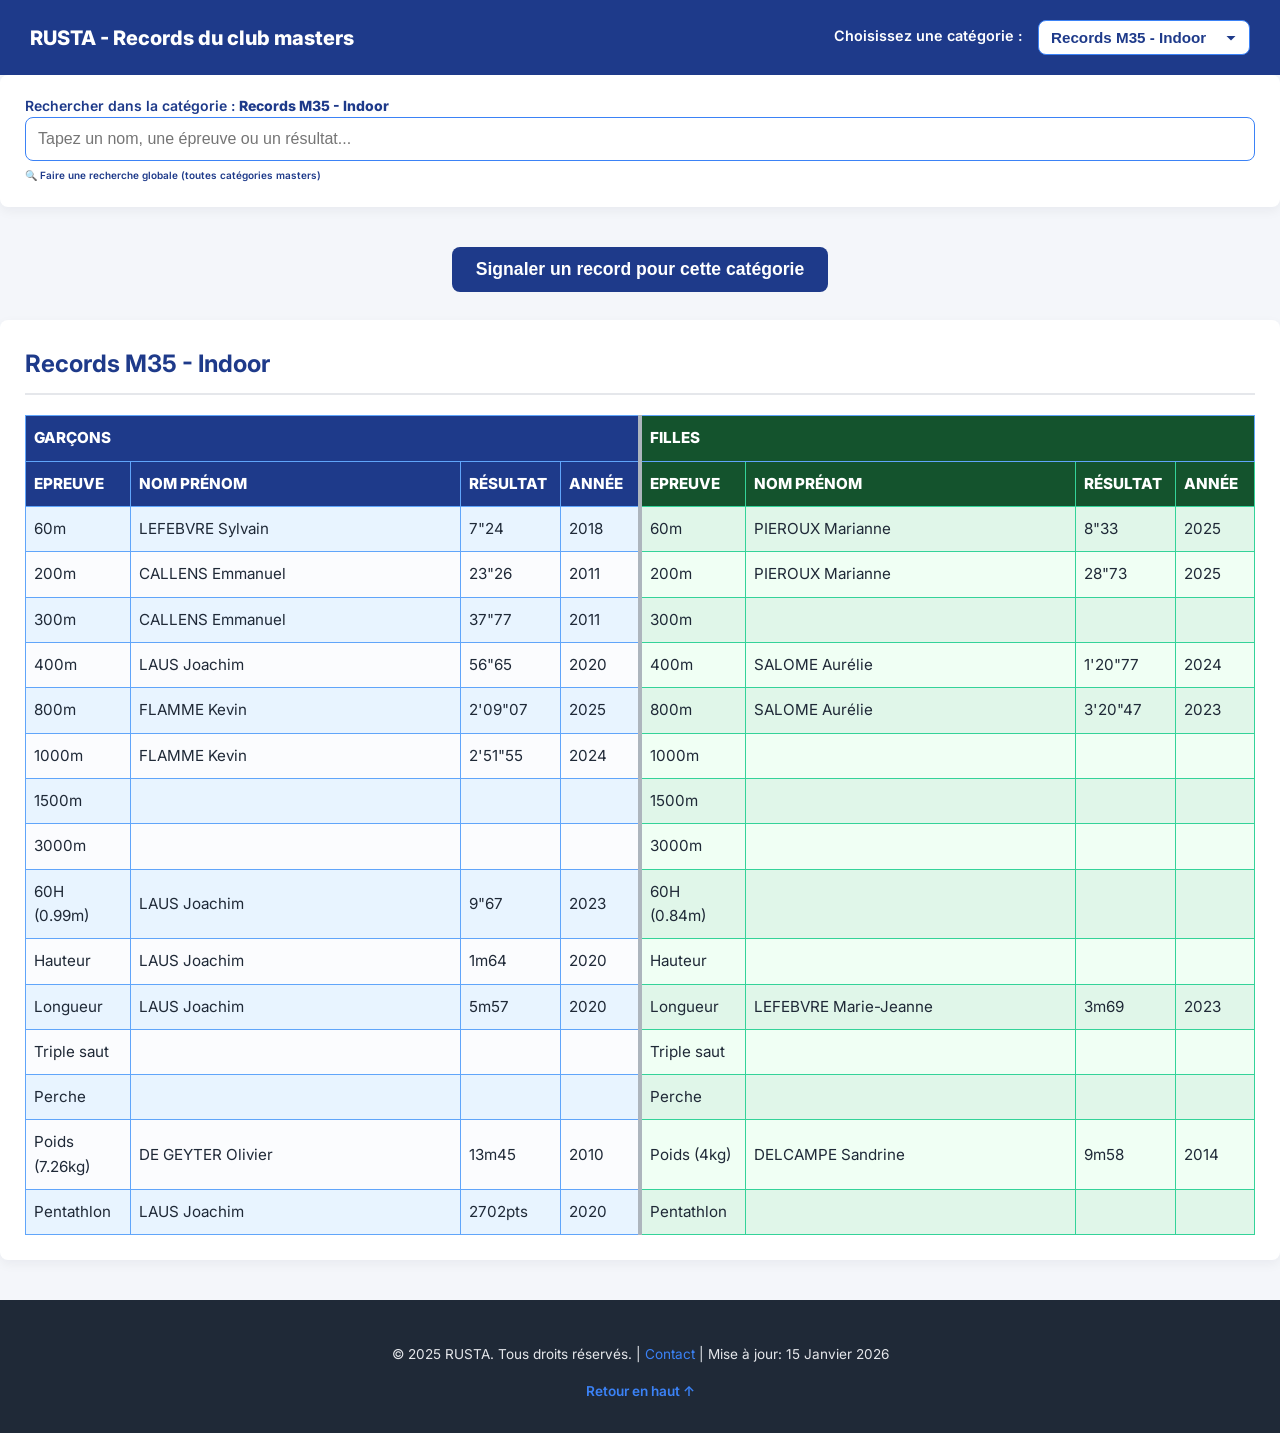
==== commit dcb2e91a: "Add files via upload" ====
--- a/imasters.html
+++ b/imasters.html
@@ -45,10 +45,6 @@
     <label for="search-input" style="font-family: 'Inter', sans-serif; font-size: 14px; color: #1e3a8a; margin-bottom: 0;">
       Rechercher dans la catégorie : <span id="current-category-name" style="font-weight: 800;"></span>
     </label>
-
-    <a href="recherche.html" style="text-decoration: none; font-family: 'Inter', sans-serif; font-size: 14px; color: #1e3a8a; font-weight: 600;">
-      🔍 Faire une recherche globale (toutes catégories)
-    </a>
   </div>
 
   <div class="search-input-wrapper">
@@ -56,6 +52,11 @@
     <button class="clear-search-button" id="clear-search-button" type="button" aria-label="Effacer la recherche" style="display: none;">
       &times;
     </button>
+  </div>
+  <div>
+      <a href="recherche.html" style="text-decoration: none; font-family: 'Inter', sans-serif; font-size: 10px; color: #1e3a8a; font-weight: 600;">
+      🔍 Faire une recherche globale (toutes catégories masters)
+    </a>
   </div>
 </div>
 
--- a/records.css
+++ b/records.css
@@ -122,7 +122,6 @@
 /* ----------------------------------------------- */
 /* Styles pour la recherche et l'état vide */
 /* ----------------------------------------------- */
-
 .search-container {
   background: var(--white);
   padding: 20px 25px;
@@ -132,14 +131,6 @@
   max-width: 1400px;
   margin-left: auto;
   margin-right: auto;
-}
-
-.search-header {
-  display: flex;
-  justify-content: space-between; /* Pousse les éléments aux deux extrémités */
-  align-items: center;
-  margin-bottom: 10px;
-  width: 100%;
 }
 
 .search-container label {
@@ -405,7 +396,7 @@
   color: var(--gray);
   text-align: center;
   padding: 30px 20px;
-  font-size: 1.2rem;
+  font-size: 0.85rem;
   margin-top: 40px;
 }
 
@@ -423,7 +414,6 @@
   display: block;
   margin-top: 15px;
   font-weight: 600;
-  font-size: 1.1rem;
 }
 
 /* ----------------------------------------------- */
@@ -522,12 +512,7 @@
     align-items: flex-start;
     padding: 15px 20px;
   }
-  .search-header {
-    flex-direction: column;
-    align-items: flex-start; /* Aligne tout à gauche sur mobile */
-    gap: 8px;
-  }
- 
+
   .title {
     margin-bottom: 15px;
   }
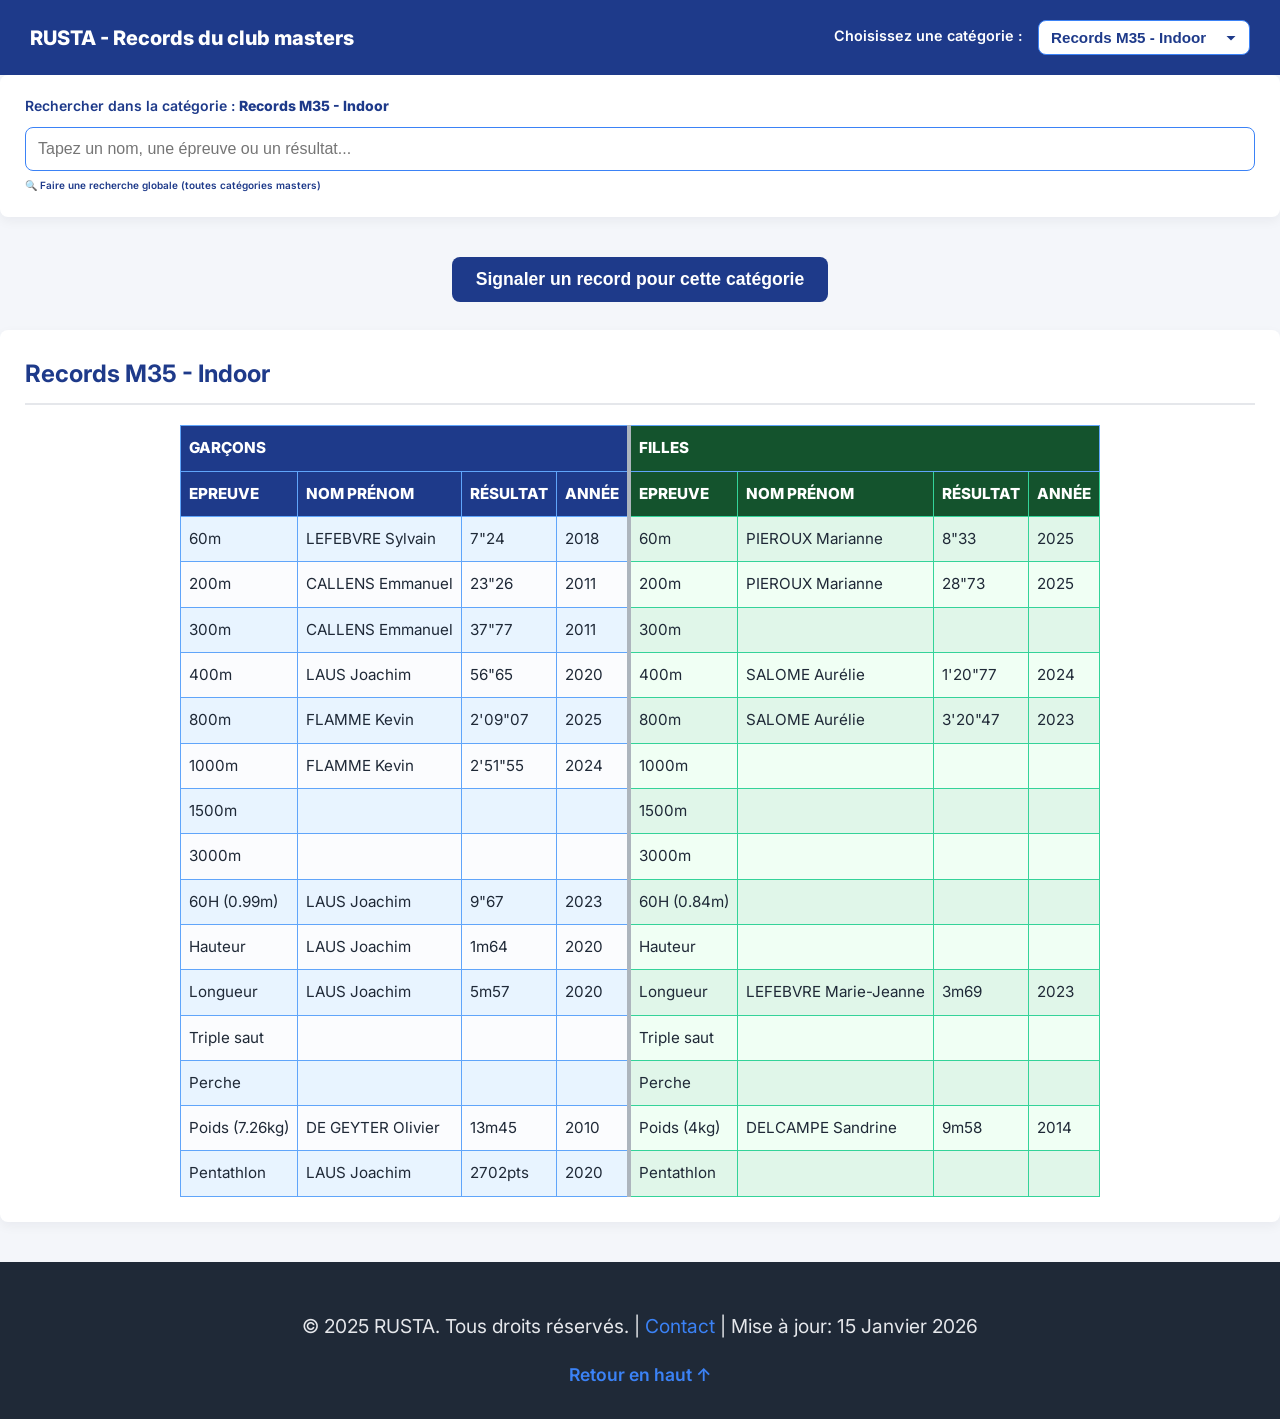
==== commit 0b3a6a4b: "Add files via upload" ====
--- a/imasters.html
+++ b/imasters.html
@@ -54,7 +54,7 @@
     </button>
   </div>
   <div>
-      <a href="recherche.html" style="text-decoration: none; font-family: 'Inter', sans-serif; font-size: 10px; color: #1e3a8a; font-weight: 600;">
+      <a href="recherche_masters.html" style="text-decoration: none; font-family: 'Inter', sans-serif; font-size: 10px; color: #1e3a8a; font-weight: 600;">
       🔍 Faire une recherche globale (toutes catégories masters)
     </a>
   </div>
@@ -69,10 +69,6 @@
         <section id="main-records-section" class="active-section">
       <h2 id="current-category-title">Chargement...</h2>
       <table id="records-table">
-        <colgroup>
-          <col style="width:8%" /><col style="width:25%" /><col style="width:6%" /><col style="width:6%" />
-          <col style="width:8%" /><col style="width:25%" /><col style="width:6%" /><col style="width:6%" />
-        </colgroup>
         <thead>
           <tr>
             <th colspan="4" scope="col">Garçons</th>
--- a/records.css
+++ b/records.css
@@ -74,6 +74,53 @@
 }
 
 /* ----------------------------------------------- */
+/* Styles spécifique de la page index */
+/* ----------------------------------------------- */
+
+.H1index {
+  font-size: 1.75rem;
+  color: #003366;
+  /* Titre Bienvenue en BLEU */
+  border-bottom: 2px solid #D99058;
+  padding-bottom: 10px;
+  font-weight: 800;
+}
+
+.btn-container {
+  display: flex;
+  gap: 15px;
+  margin-top: 25px;
+  flex-wrap: wrap;
+  justify-content: flex-start;
+  /* Aligne les boutons à gauche */
+}
+
+/* Style des boutons de taille fixe identique */
+.btn-ocre {
+  background-color: #D99058;
+  color: white;
+  padding: 15px 10px;
+  border-radius: 8px;
+  font-weight: 600;
+  text-decoration: none;
+  text-align: center;
+  transition: background-color 0.3s;
+
+  /* Taille fixe identique pour les deux */
+  width: 250px;
+  display: flex;
+  align-items: center;
+  justify-content: center;
+  box-sizing: border-box;
+  /* Garantit que le padding n'augmente pas la taille */
+}
+
+.btn-ocre:hover {
+  background-color: #B37042;
+  /* Ocre plus foncé au survol */
+}
+
+/* ----------------------------------------------- */
 /* Styles pour le menu déroulant de navigation */
 /* ----------------------------------------------- */
 nav {
@@ -122,6 +169,7 @@
 /* ----------------------------------------------- */
 /* Styles pour la recherche et l'état vide */
 /* ----------------------------------------------- */
+
 .search-container {
   background: var(--white);
   padding: 20px 25px;
@@ -131,6 +179,15 @@
   max-width: 1400px;
   margin-left: auto;
   margin-right: auto;
+}
+
+.search-header {
+  display: flex;
+  justify-content: space-between;
+  /* Pousse les éléments aux deux extrémités */
+  align-items: center;
+  margin-bottom: 10px;
+  width: 100%;
 }
 
 .search-container label {
@@ -264,10 +321,12 @@
 
 table {
   /* Table des records (garçons/filles) */
-  width: 100%;
+  width: auto;
   border-collapse: collapse;
-  margin-top: 12px;
+  margin-top: 12px auto;
   font-size: 0.9rem;
+  margin-left: auto;
+  margin-right: auto;
 }
 
 th,
@@ -380,7 +439,8 @@
   transition: transform 0.12s ease, box-shadow 0.12s ease;
   font-size: 0.95rem;
   line-height: 1.2;
-  min-height: 40px; /* AJOUTÉ POUR CONSISTANCE */
+  min-height: 40px;
+  /* AJOUTÉ POUR CONSISTANCE */
 }
 
 .form-button:active {
@@ -396,7 +456,7 @@
   color: var(--gray);
   text-align: center;
   padding: 30px 20px;
-  font-size: 0.85rem;
+  font-size: 1.2rem;
   margin-top: 40px;
 }
 
@@ -414,6 +474,7 @@
   display: block;
   margin-top: 15px;
   font-weight: 600;
+  font-size: 1.1rem;
 }
 
 /* ----------------------------------------------- */
@@ -513,6 +574,13 @@
     padding: 15px 20px;
   }
 
+  .search-header {
+    flex-direction: column;
+    align-items: flex-start;
+    /* Aligne tout à gauche sur mobile */
+    gap: 8px;
+  }
+
   .title {
     margin-bottom: 15px;
   }
@@ -625,4 +693,4 @@
     margin-top: 10px;
     /* Réduit la marge au-dessus des boutons */
   }
-}
+}
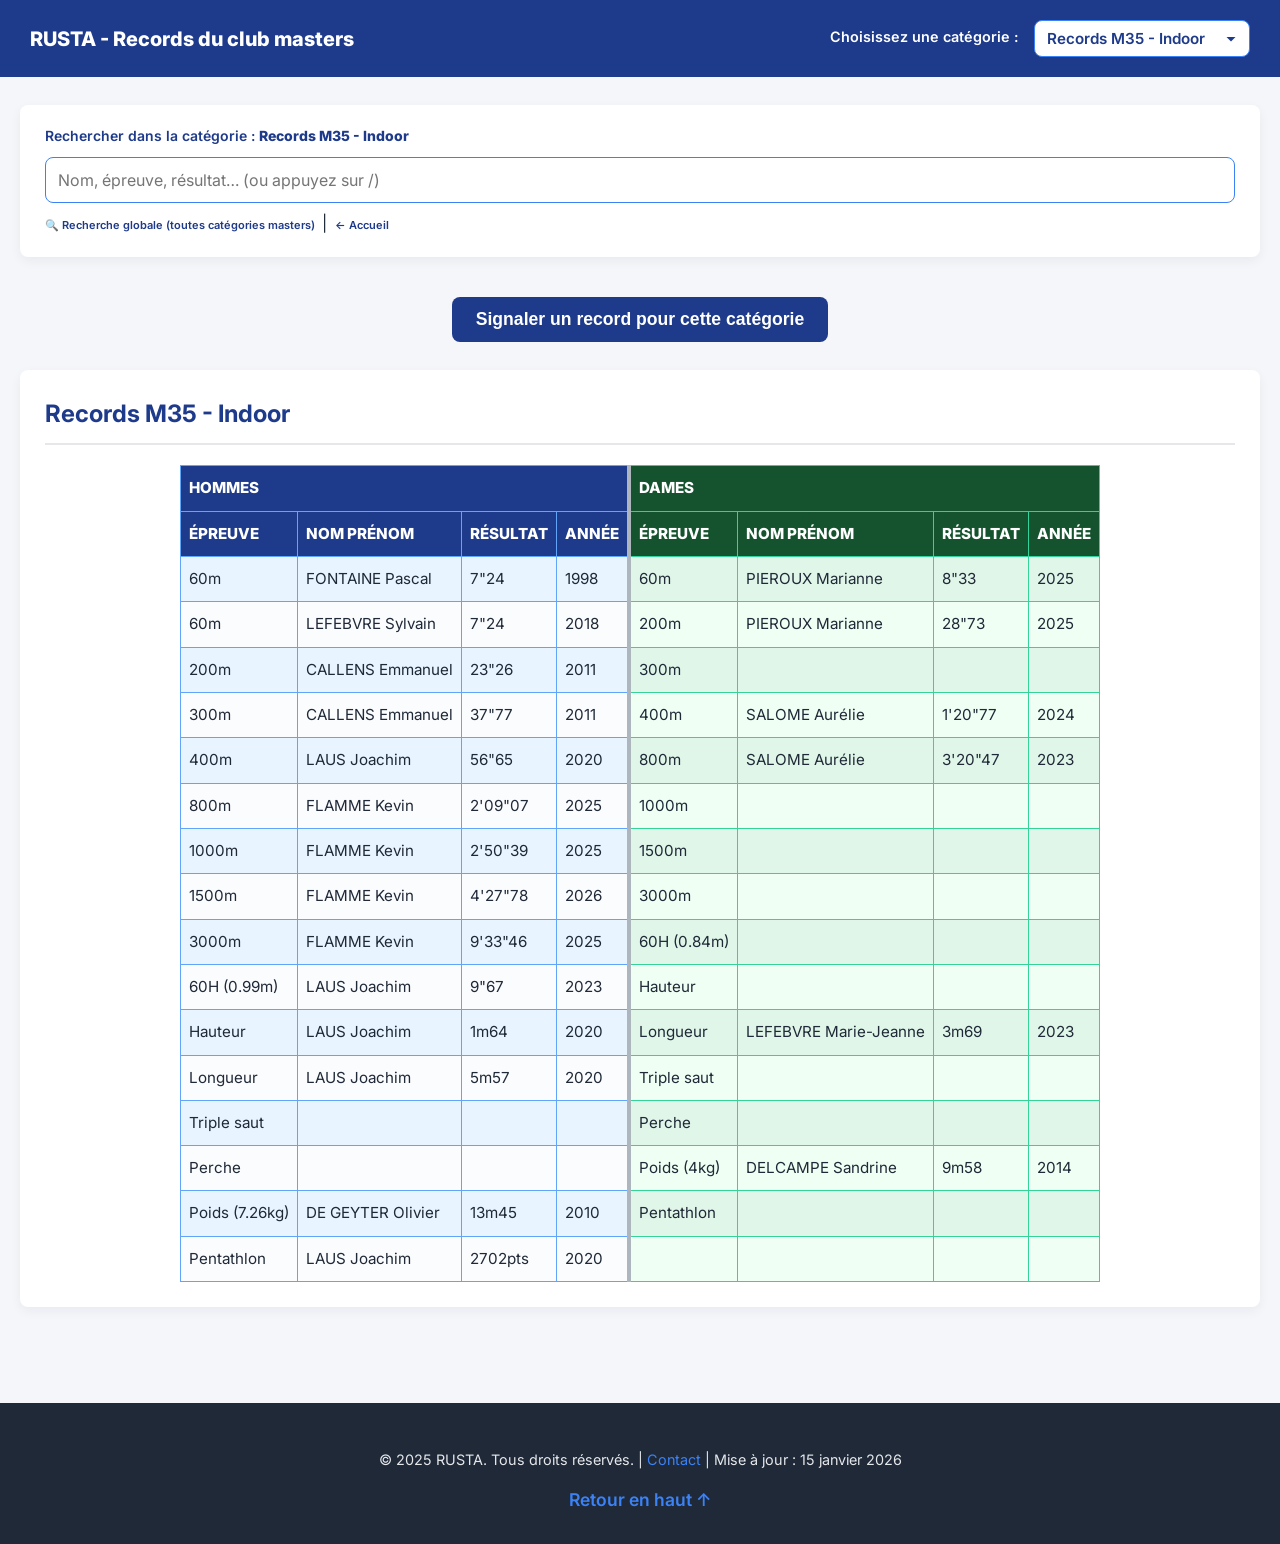
==== commit 9e8e8e40: "Add files via upload" ====
--- a/imasters.html
+++ b/imasters.html
@@ -5,10 +5,8 @@
   <meta charset="utf-8" />
   <meta content="width=device-width,initial-scale=1" name="viewport" />
   <meta name="robots" content="noindex">
-  <title>
-    RUSTA - Records du club
-  </title>
-  <link href="https://fonts.googleapis.com/css2?family=Inter:wght@400;600;800&amp;display=swap" rel="stylesheet" />
+  <title>RUSTA - Records Masters</title>
+  <link href="https://fonts.googleapis.com/css2?family=Inter:wght@400;600;800&display=swap" rel="stylesheet" />
   <link href="records.css" rel="stylesheet" />
 </head>
 
@@ -40,25 +38,33 @@
     </nav>
   </header>
 
- <div class="search-container">
-  <div class="search-header">
-    <label for="search-input" style="font-family: 'Inter', sans-serif; font-size: 14px; color: #1e3a8a; margin-bottom: 0;">
-      Rechercher dans la catégorie : <span id="current-category-name" style="font-weight: 800;"></span>
-    </label>
-  </div>
+  <main id="content">
 
-  <div class="search-input-wrapper">
-    <input class="input" id="search-input" placeholder="Tapez un nom, une épreuve ou un résultat..." type="text" />
-    <button class="clear-search-button" id="clear-search-button" type="button" aria-label="Effacer la recherche" style="display: none;">
-      &times;
-    </button>
-  </div>
-  <div>
-      <a href="recherche_masters.html" style="text-decoration: none; font-family: 'Inter', sans-serif; font-size: 10px; color: #1e3a8a; font-weight: 600;">
-      🔍 Faire une recherche globale (toutes catégories masters)
-    </a>
-  </div>
-</div>
+    <div class="search-container">
+      <div class="search-header">
+        <label for="search-input" style="font-family:'Inter',sans-serif;font-size:14px;color:#1e3a8a;margin-bottom:0;">
+          Rechercher dans la catégorie : <span id="current-category-name" style="font-weight:800;"></span>
+        </label>
+        <span id="result-count" class="result-count" style="display:none;"></span>
+      </div>
+      <div class="search-input-wrapper">
+        <input class="input" id="search-input"
+          placeholder="Nom, épreuve, résultat… (ou appuyez sur /)" type="text" />
+        <button class="clear-search-button" id="clear-search-button" type="button"
+          aria-label="Effacer la recherche" style="display:none;">&times;</button>
+      </div>
+      <div style="margin-top:8px;">
+        <a href="recherche_masters.html"
+          style="text-decoration:none;font-family:'Inter',sans-serif;font-size:11px;color:#1e3a8a;font-weight:600;">
+          🔍 Recherche globale (toutes catégories masters)
+        </a>
+        &nbsp;|&nbsp;
+        <a href="index.html"
+          style="text-decoration:none;font-family:'Inter',sans-serif;font-size:11px;color:#1e3a8a;font-weight:600;">
+          ← Accueil
+        </a>
+      </div>
+    </div>
 
     <div class="report-button-container">
       <button class="form-button" id="btn-report-global" type="button">
@@ -66,135 +72,112 @@
       </button>
     </div>
 
-        <section id="main-records-section" class="active-section">
+    <section id="main-records-section" class="active-section">
       <h2 id="current-category-title">Chargement...</h2>
       <table id="records-table">
         <thead>
           <tr>
-            <th colspan="4" scope="col">Garçons</th>
-            <th colspan="4" scope="col">Filles</th>
+            <th colspan="4" scope="col">Hommes</th>
+            <th colspan="4" scope="col">Dames</th>
           </tr>
           <tr>
-            <th scope="col">Epreuve</th><th scope="col">Nom Prénom</th><th scope="col">Résultat</th><th scope="col">Année</th>
-            <th scope="col">Epreuve</th><th scope="col">Nom Prénom</th><th scope="col">Résultat</th><th scope="col">Année</th>
+            <th scope="col">Épreuve</th>
+            <th scope="col">Nom Prénom</th>
+            <th scope="col">Résultat</th>
+            <th scope="col">Année</th>
+            <th scope="col">Épreuve</th>
+            <th scope="col">Nom Prénom</th>
+            <th scope="col">Résultat</th>
+            <th scope="col">Année</th>
           </tr>
         </thead>
         <tbody id="records-tbody"></tbody>
       </table>
-      <p class="empty-state" id="empty-state-msg" style="display:none;">❌ Aucun record ne correspond à votre recherche dans cette catégorie.</p>
+      <p class="empty-state" id="empty-state-msg" style="display:none;">
+        ❌ Aucun record ne correspond à votre recherche dans cette catégorie.
+      </p>
     </section>
+
   </main>
 
   <footer>
-    <p>
-      &copy; 2025 RUSTA. Tous droits r&eacute;serv&eacute;s.
-      |
-      <a href="mailto:laurentduthoo@gmail.com">Contact</a>
-      | Mise à jour: 15 Janvier 2026
+    <p class="footer-text">
+      &copy; 2025 RUSTA. Tous droits réservés. |
+      <a href="mailto:laurentduthoo@gmail.com">Contact</a> |
+      Mise à jour : 15 janvier 2026
     </p>
     <a class="back-to-top" href="#top">Retour en haut &uarr;</a>
   </footer>
 
+  <!-- MODALE SIGNALEMENT -->
   <div aria-hidden="true" class="modal-backdrop" id="modal-root">
     <div aria-labelledby="modal-title" aria-modal="true" class="modal" role="dialog">
-      <h3 id="modal-title">
-        Signaler un record
-      </h3>
-
-      <div class="success-message" style="display: none;">
+      <h3 id="modal-title">Signaler un record</h3>
+      <div class="success-message" style="display:none;">
         <h4>✅ Envoi du record initié !</h4>
-        <p>Veuillez finaliser l'envoi en cliquant sur **"Envoyer"** dans la nouvelle fenêtre de votre logiciel de
-          messagerie (Outlook, Gmail, Mail, etc.).</p>
+        <p>Veuillez finaliser l'envoi en cliquant sur <strong>« Envoyer »</strong> dans votre logiciel de messagerie.</p>
         <p>Merci pour votre contribution !</p>
         <div class="modal-actions">
           <button class="form-button" id="btn-success-close" type="button">Fermer</button>
         </div>
       </div>
-
       <form id="report-form">
         <input id="form-category" name="category" type="hidden" value="" />
         <div class="form-row">
           <div class="col">
-            <label for="type">
-              Indoor/Outdoor
-            </label>
+            <label for="type">Indoor / Outdoor</label>
             <select class="input" id="type" name="type">
-              <option value="indoor">
-                Indoor
-              </option>
-              <option value="outdoor">
-                Outdoor
-              </option>
+              <option value="indoor">Indoor</option>
+              <option value="outdoor">Outdoor</option>
             </select>
           </div>
           <div class="col">
-            <label for="gender">
-              Hommes/Dames
-            </label>
+            <label for="gender">Hommes / Dames</label>
             <select class="input" id="gender" name="gender">
-              <option value="Hommes">
-                Hommes
-              </option>
-              <option value="Dames">
-                Dames
-              </option>
+              <option value="Hommes">Hommes</option>
+              <option value="Dames">Dames</option>
             </select>
           </div>
         </div>
         <div>
-          <label for="epreuve">
-            Epreuve
-          </label>
-          <input class="input" id="epreuve" name="epreuve" required="" />
+          <label for="epreuve">Épreuve</label>
+          <input class="input" id="epreuve" name="epreuve" required />
         </div>
         <div class="form-row">
           <div class="col">
-            <label for="nom">
-              Nom Prénom
-            </label>
-            <input class="input" id="nom" name="nom" required="" />
+            <label for="nom">Nom Prénom</label>
+            <input class="input" id="nom" name="nom" required />
           </div>
           <div class="col">
-            <label for="annee">
-              Année de la perf.
-            </label>
-            <input class="input" id="annee" inputmode="numeric" name="annee" pattern="\d{4}" placeholder="YYYY"
-              required="" />
+            <label for="annee">Année de la perf.</label>
+            <input class="input" id="annee" inputmode="numeric" name="annee"
+              pattern="\d{4}" placeholder="YYYY" required />
           </div>
         </div>
         <div class="form-row">
           <div class="col">
-            <label for="resultat">
-              Résultat
-            </label>
-            <input class="input" id="resultat" name="resultat" required="" />
+            <label for="resultat">Résultat</label>
+            <input class="input" id="resultat" name="resultat" required />
           </div>
           <div class="col">
-            <label for="lieu">
-              Lieu
-            </label>
-            <input class="input" id="lieu" name="lieu" required="" />
+            <label for="lieu">Lieu</label>
+            <input class="input" id="lieu" name="lieu" required />
           </div>
         </div>
         <div>
-          <label for="comment">
-            Commentaire (optionnel)
-          </label>
+          <label for="comment">Commentaire (optionnel)</label>
           <textarea id="comment" name="comment"></textarea>
         </div>
         <div class="modal-actions">
-          <button class="form-button" id="btn-cancel" type="button">
-            Annuler
-          </button>
-          <button class="form-button" type="submit">
-            Envoyer par email
-          </button>
+          <button class="form-button secondary-button" id="btn-cancel" type="button">Annuler</button>
+          <button class="form-button" type="submit">Envoyer par email</button>
         </div>
       </form>
     </div>
   </div>
-<script>window.DATA_SOURCE = 'recordsmasters.json';</script>
-    <script src="records.js"></script>
+
+  <script>window.DATA_SOURCE = 'recordsmasters.json';</script>
+  <script src="records.js"></script>
 </body>
 
-</html>+</html>
--- a/records.css
+++ b/records.css
@@ -418,6 +418,25 @@
 }
 
 
+/* Badge de comptage de résultats de recherche */
+.result-count {
+  font-size: 0.8rem;
+  font-weight: 700;
+  padding: 3px 10px;
+  border-radius: 999px;
+  white-space: nowrap;
+}
+
+.result-count--found {
+  background-color: #dbeafe;
+  color: #1e3a8a;
+}
+
+.result-count--empty {
+  background-color: #fef2f2;
+  color: #b91c1c;
+}
+
 /* Style pour le surlignage des termes de recherche (BLEU CLAIR) */
 .highlight {
   background-color: #cce5ff;
@@ -443,8 +462,23 @@
   /* AJOUTÉ POUR CONSISTANCE */
 }
 
+.form-button:hover {
+  background: #2d4fad;
+  box-shadow: 0 2px 8px rgba(30, 58, 138, 0.3);
+}
+
 .form-button:active {
   transform: translateY(1px);
+}
+
+/* Variante secondaire (bouton Annuler) */
+.secondary-button {
+  background: #6b7280;
+}
+
+.secondary-button:hover {
+  background: #4b5563;
+  box-shadow: 0 2px 8px rgba(0,0,0,0.15);
 }
 
 /* ----------------------------------------------- */
@@ -456,7 +490,7 @@
   color: var(--gray);
   text-align: center;
   padding: 30px 20px;
-  font-size: 1.2rem;
+  font-size: 0.9rem;
   margin-top: 40px;
 }
 
@@ -530,6 +564,7 @@
   border: 1px solid var(--gray);
   border-radius: 6px;
   font-size: 0.95rem;
+  font-family: inherit; /* hérite de la police Inter du body */
 }
 
 textarea {
@@ -599,19 +634,12 @@
     padding: 10px 12px;
   }
 
-  /* TABLEAU MOBILE : Défilement horizontal pour ne pas couper les colonnes */
+  /* TABLEAU MOBILE : Défilement horizontal + fondu sur le bord droit */
   table {
     display: block;
     overflow-x: auto;
-  }
-
-  /* Ajout du fondu sur le côté droit pour indiquer le défilement */
-  /* On utilise le max-width pour éviter d'appliquer cette règle sur les grands écrans */
-  @media (max-width: 1400px) {
-    main table {
-      -webkit-mask-image: linear-gradient(to right, black 95%, transparent);
-      mask-image: linear-gradient(to right, black 95%, transparent);
-    }
+    -webkit-mask-image: linear-gradient(to right, black 92%, transparent);
+    mask-image: linear-gradient(to right, black 92%, transparent);
   }
 
   /* Pour les cellules, nous permettons l'enveloppement du texte à nouveau */
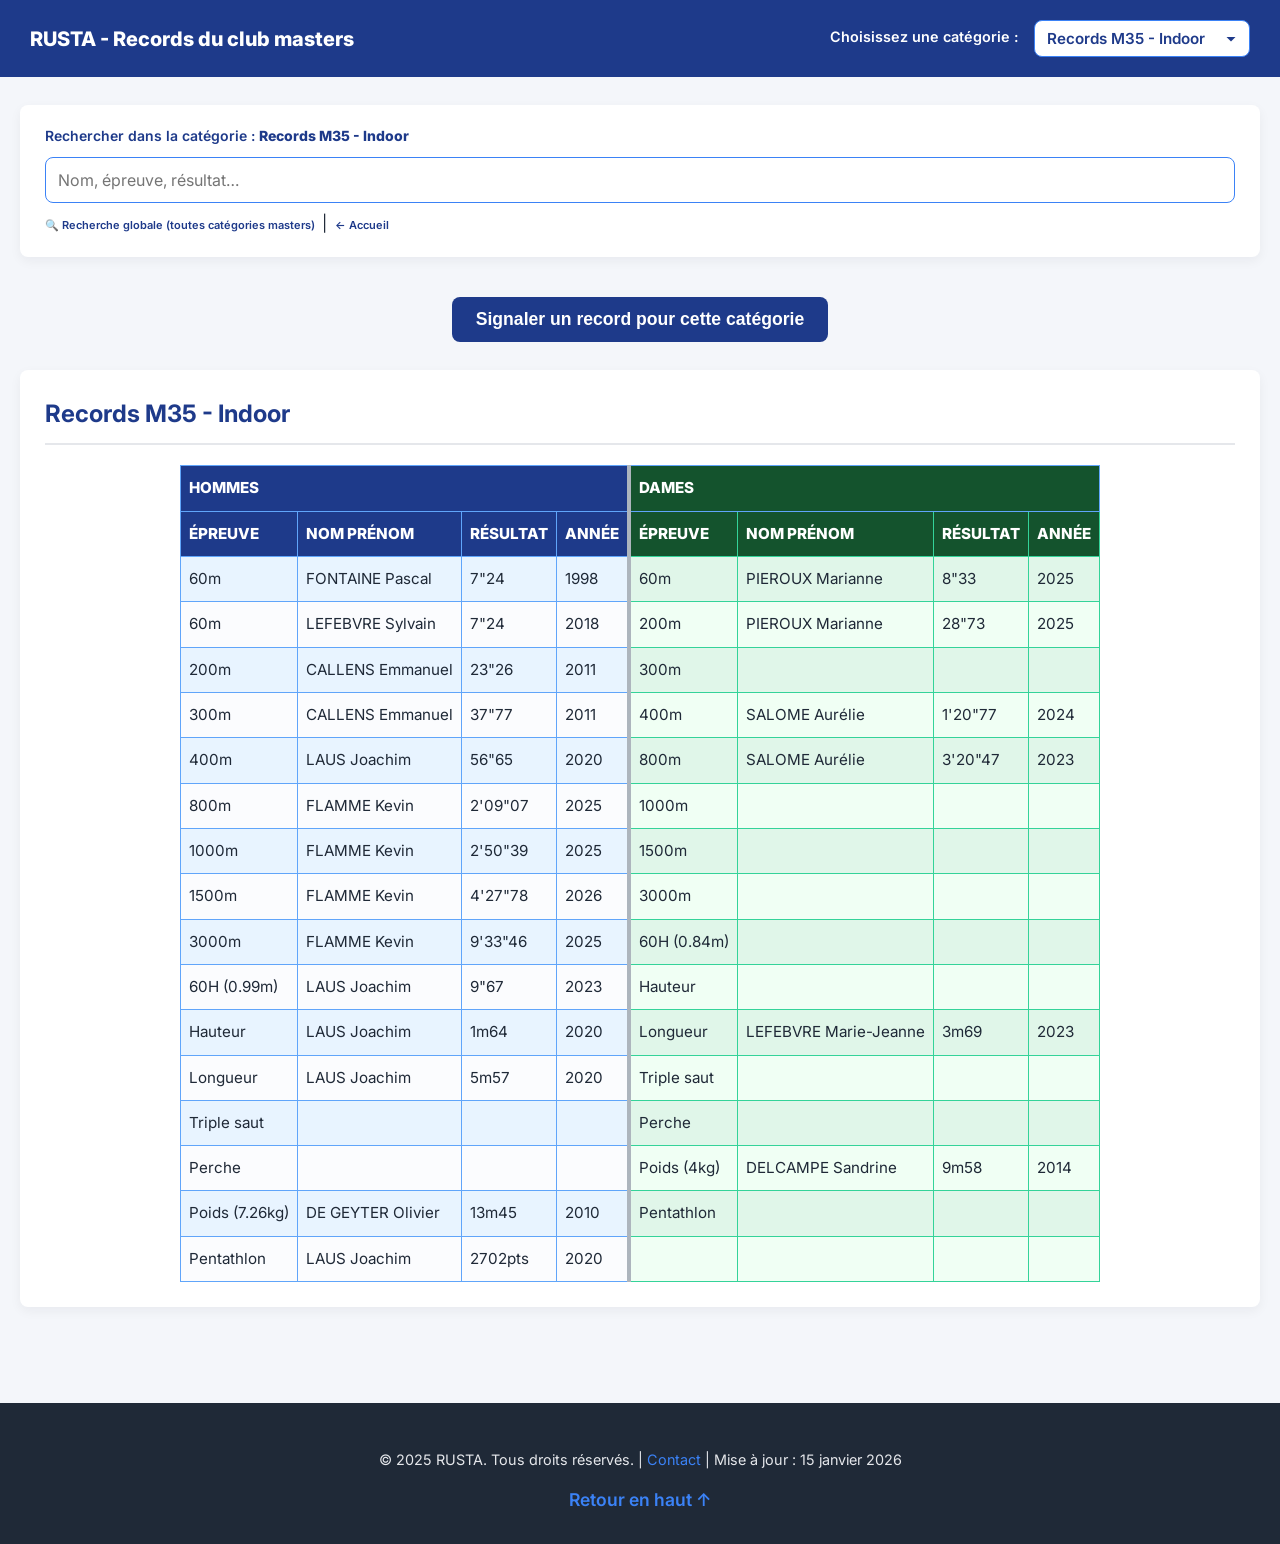
==== commit 3dd50fe8: "Update imasters.html" ====
--- a/imasters.html
+++ b/imasters.html
@@ -49,7 +49,7 @@
       </div>
       <div class="search-input-wrapper">
         <input class="input" id="search-input"
-          placeholder="Nom, épreuve, résultat… (ou appuyez sur /)" type="text" />
+          placeholder="Nom, épreuve, résultat…" type="text" />
         <button class="clear-search-button" id="clear-search-button" type="button"
           aria-label="Effacer la recherche" style="display:none;">&times;</button>
       </div>
